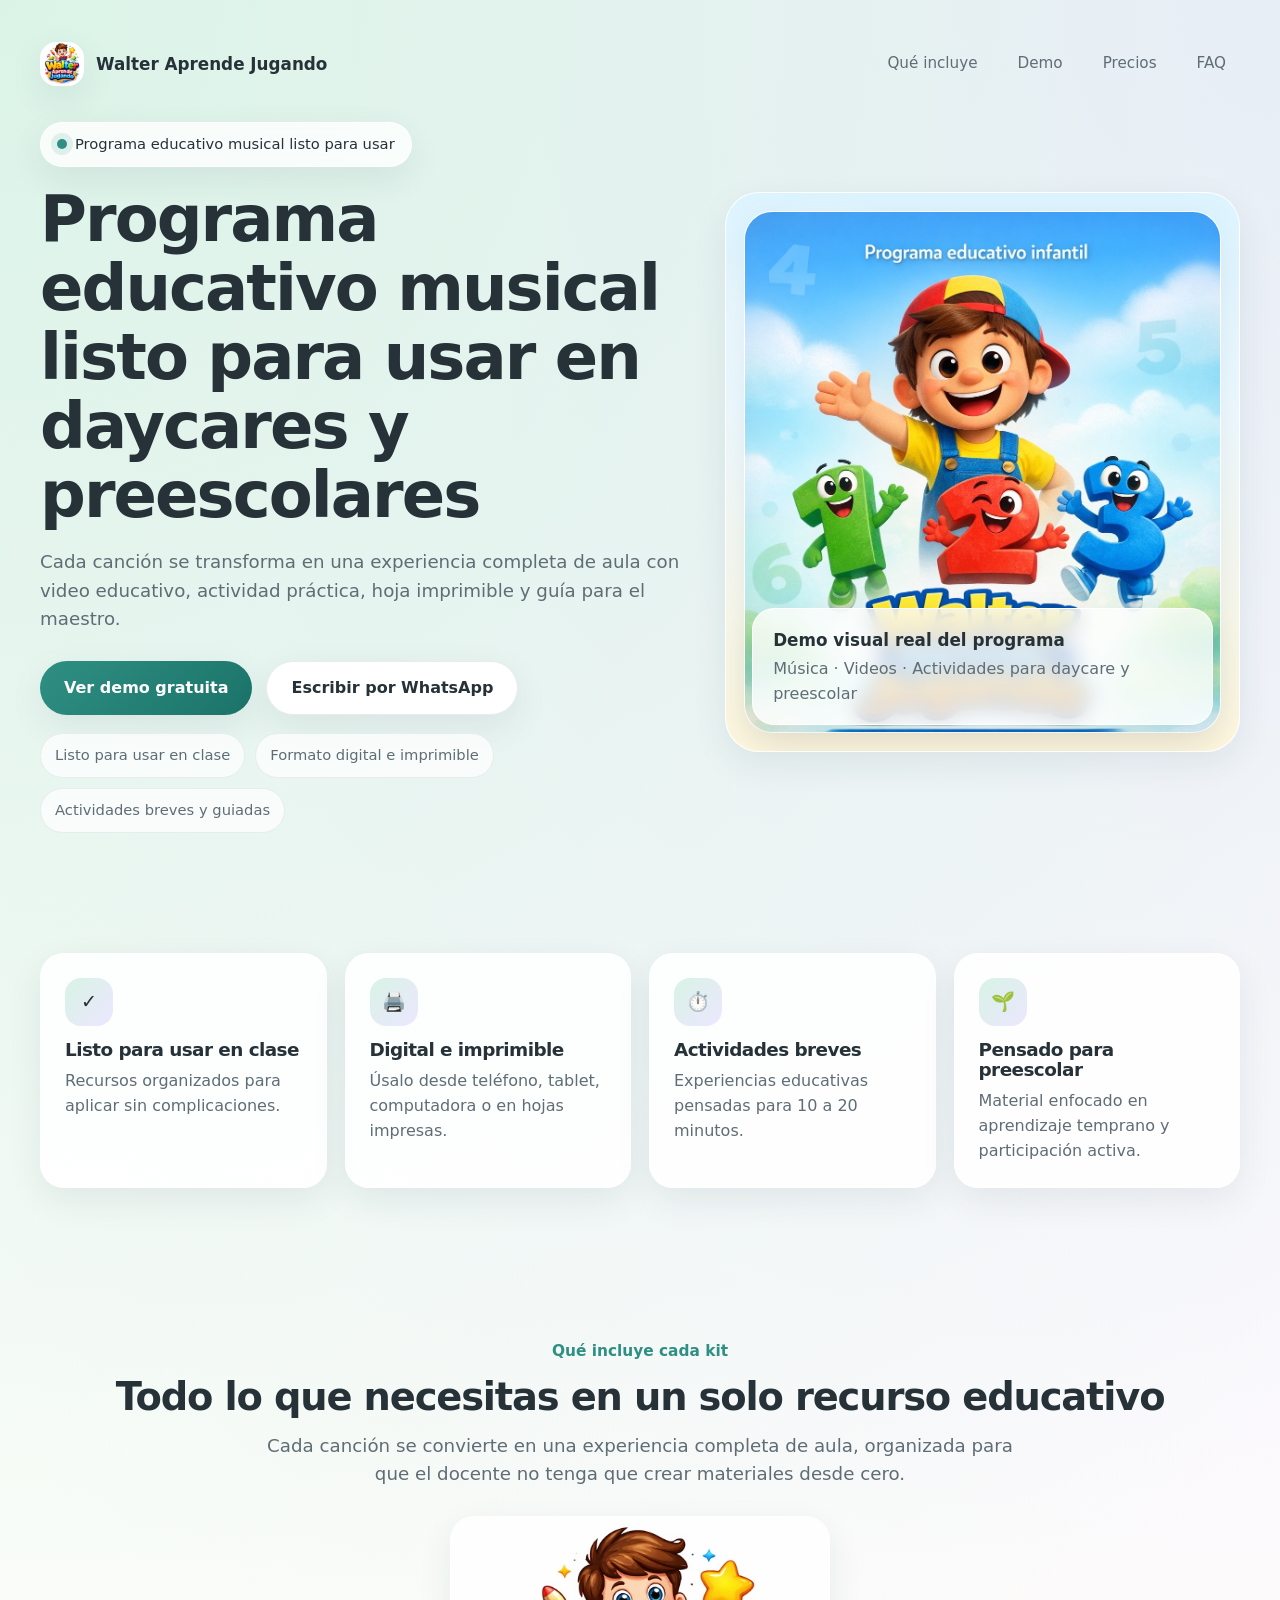
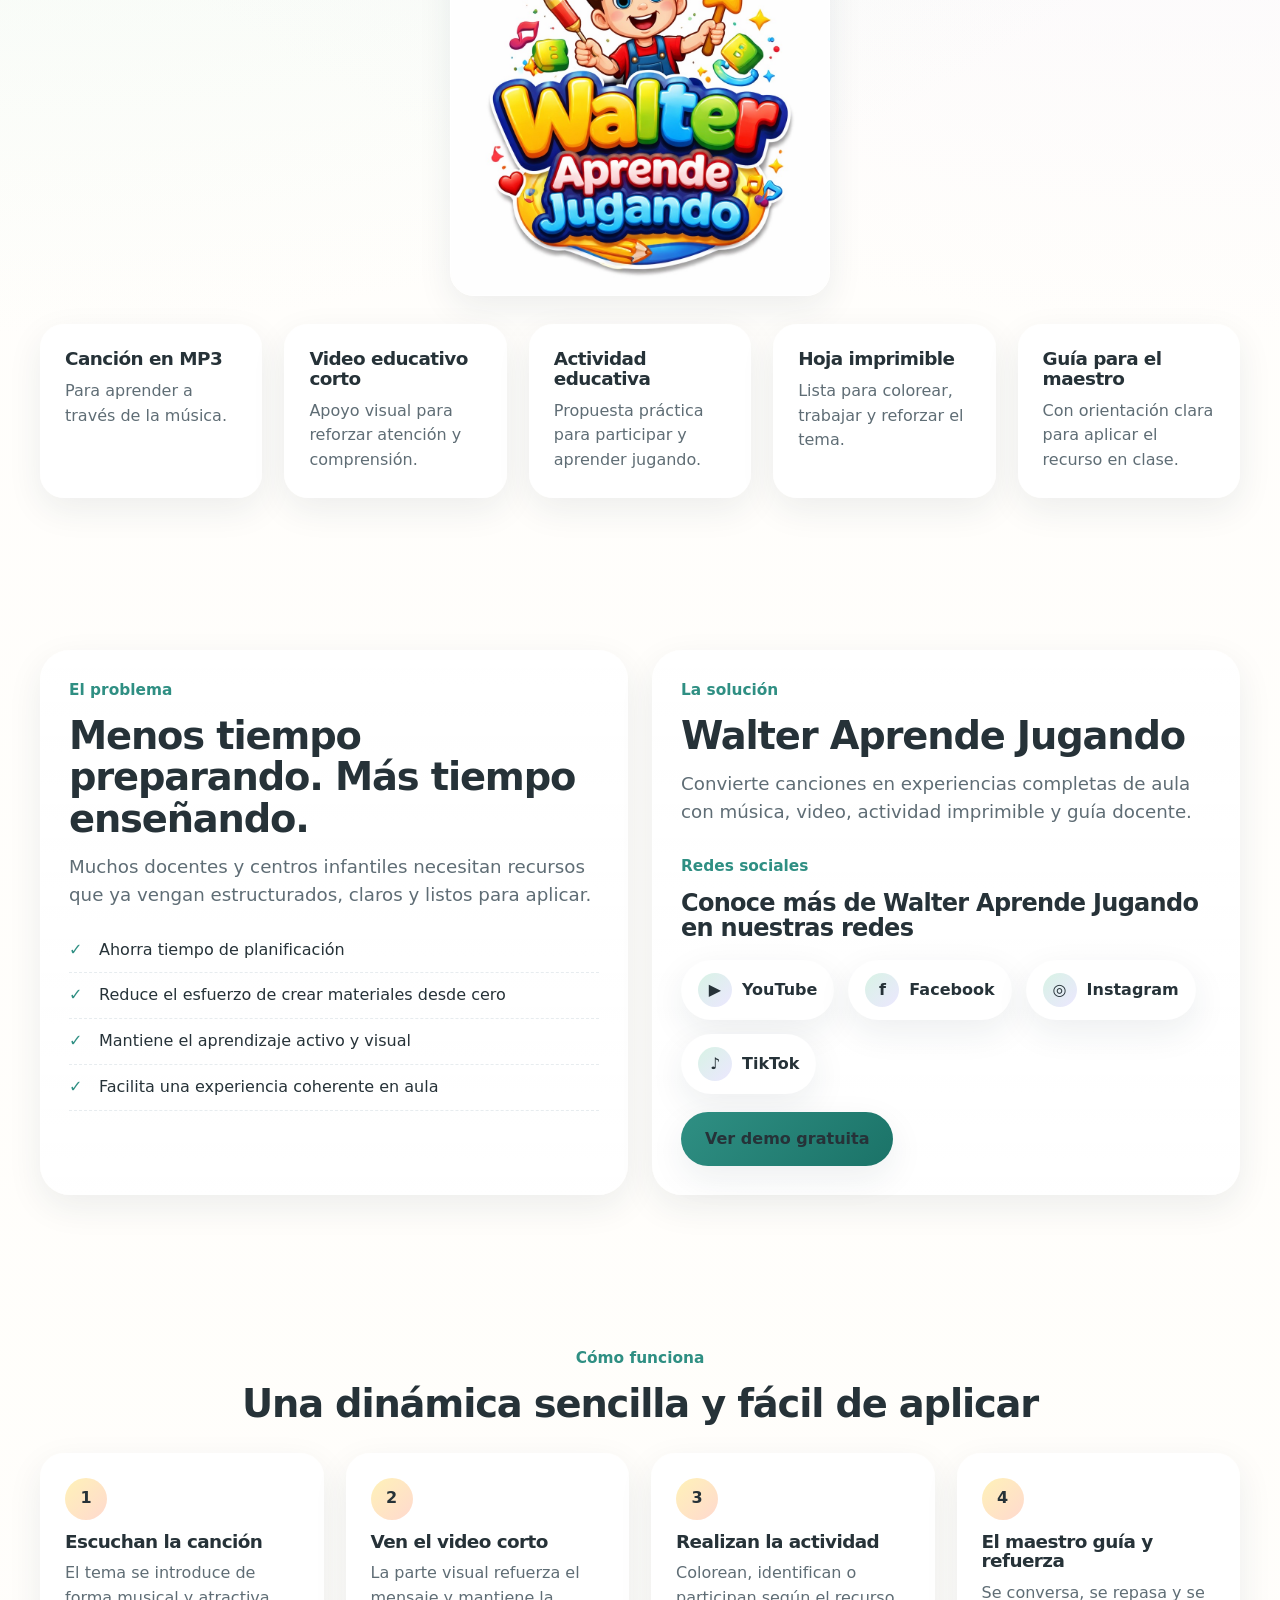
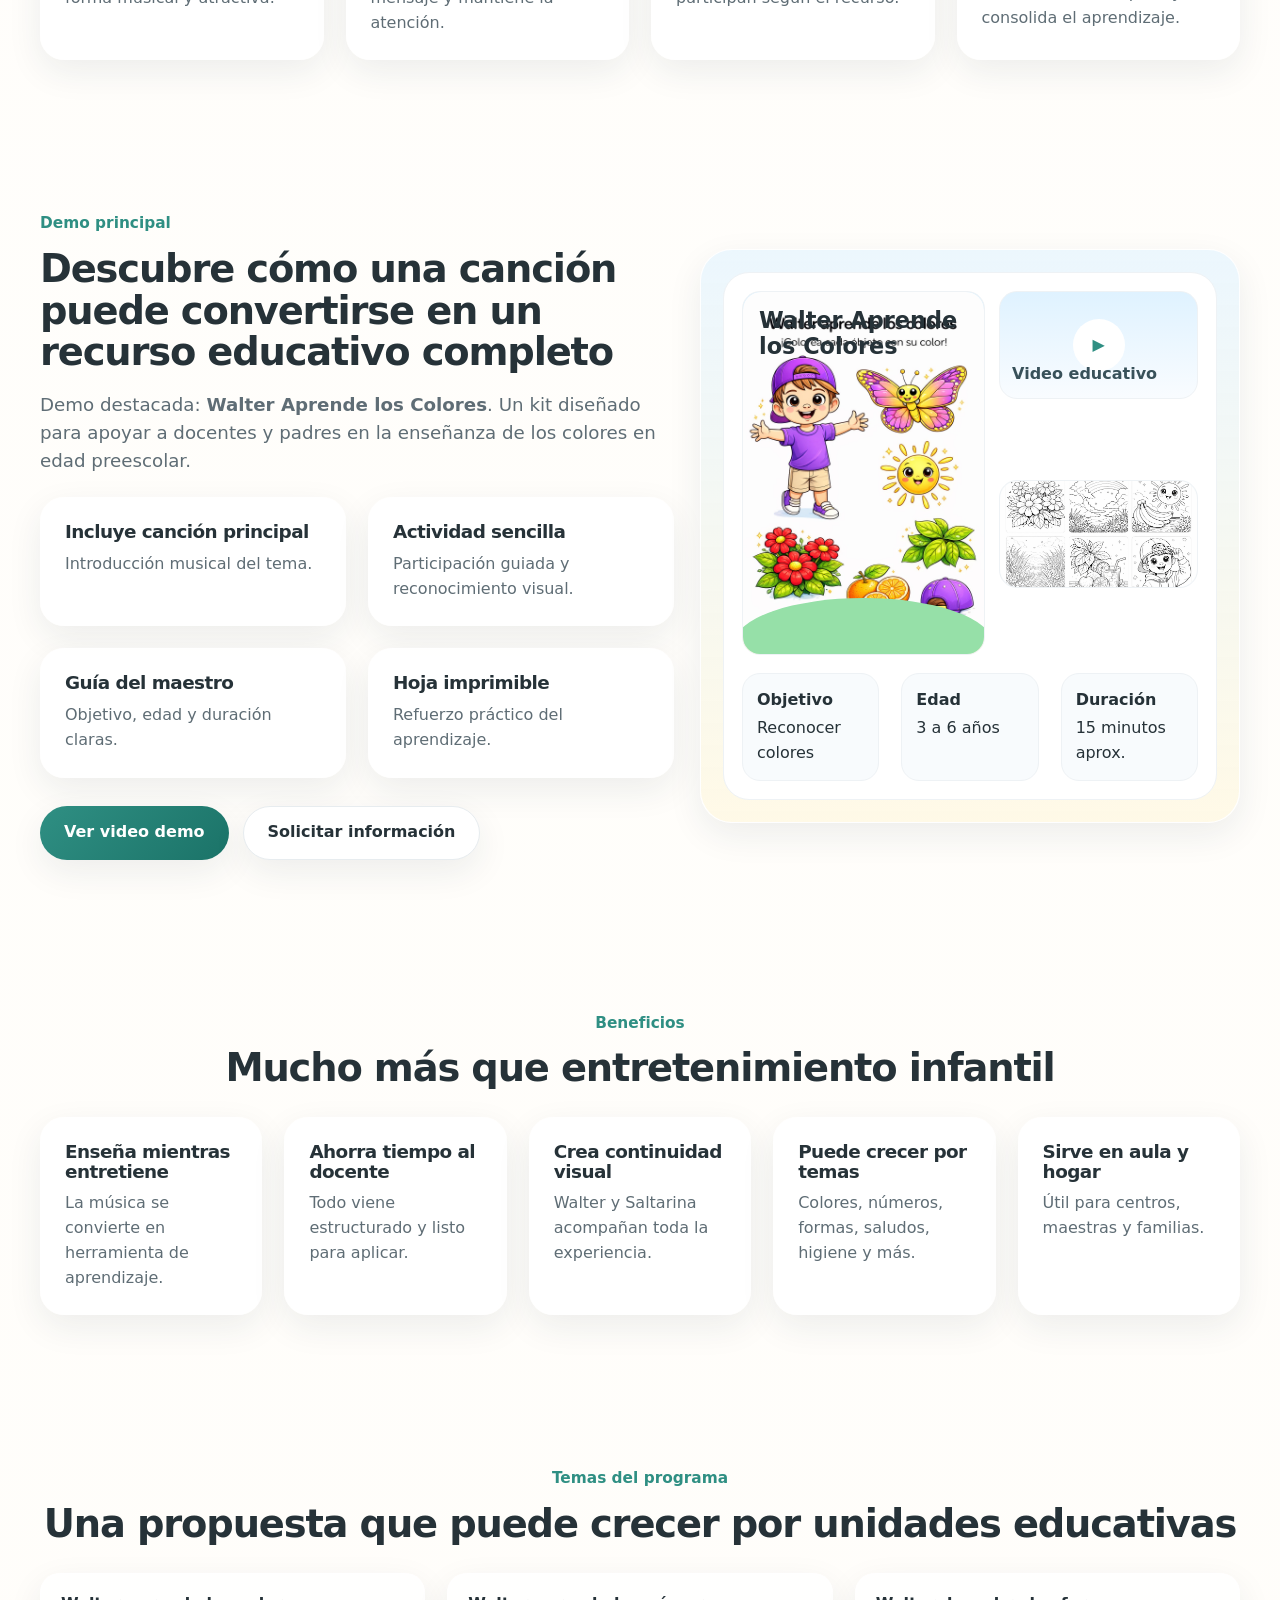
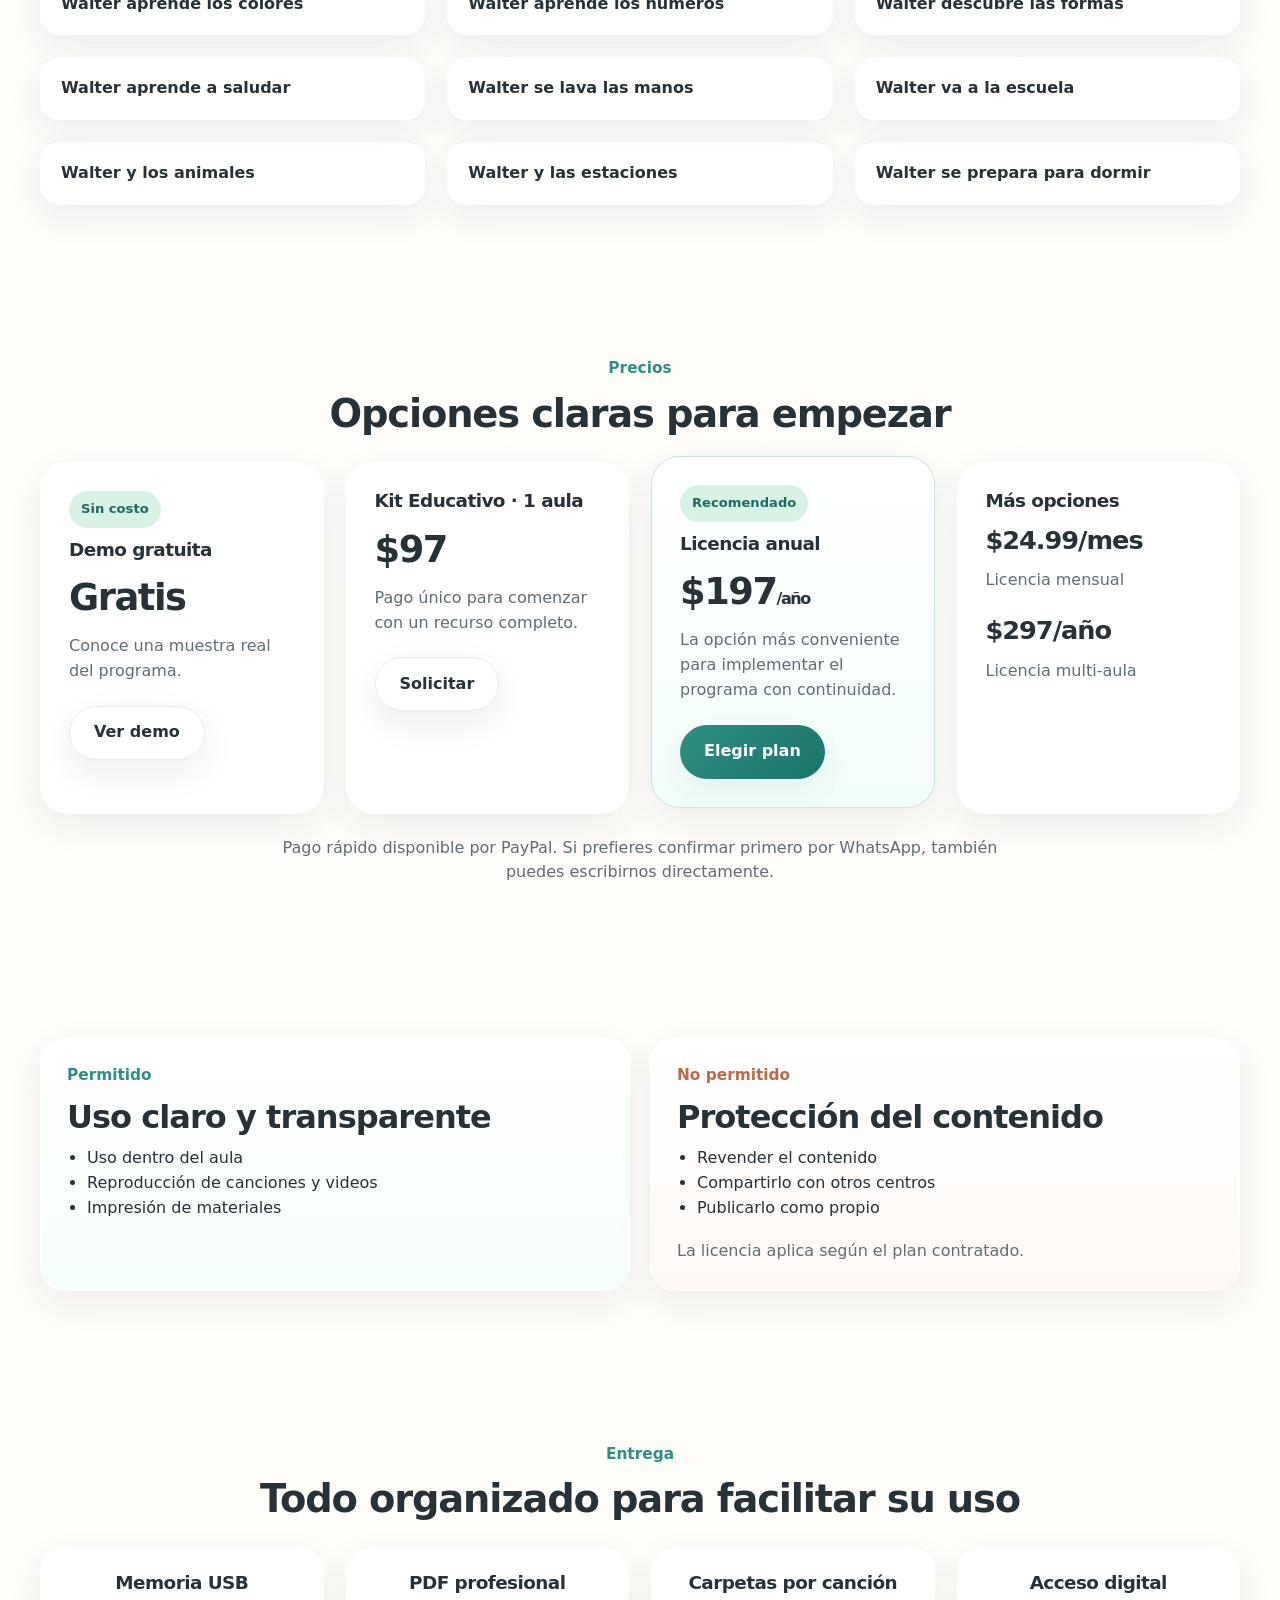
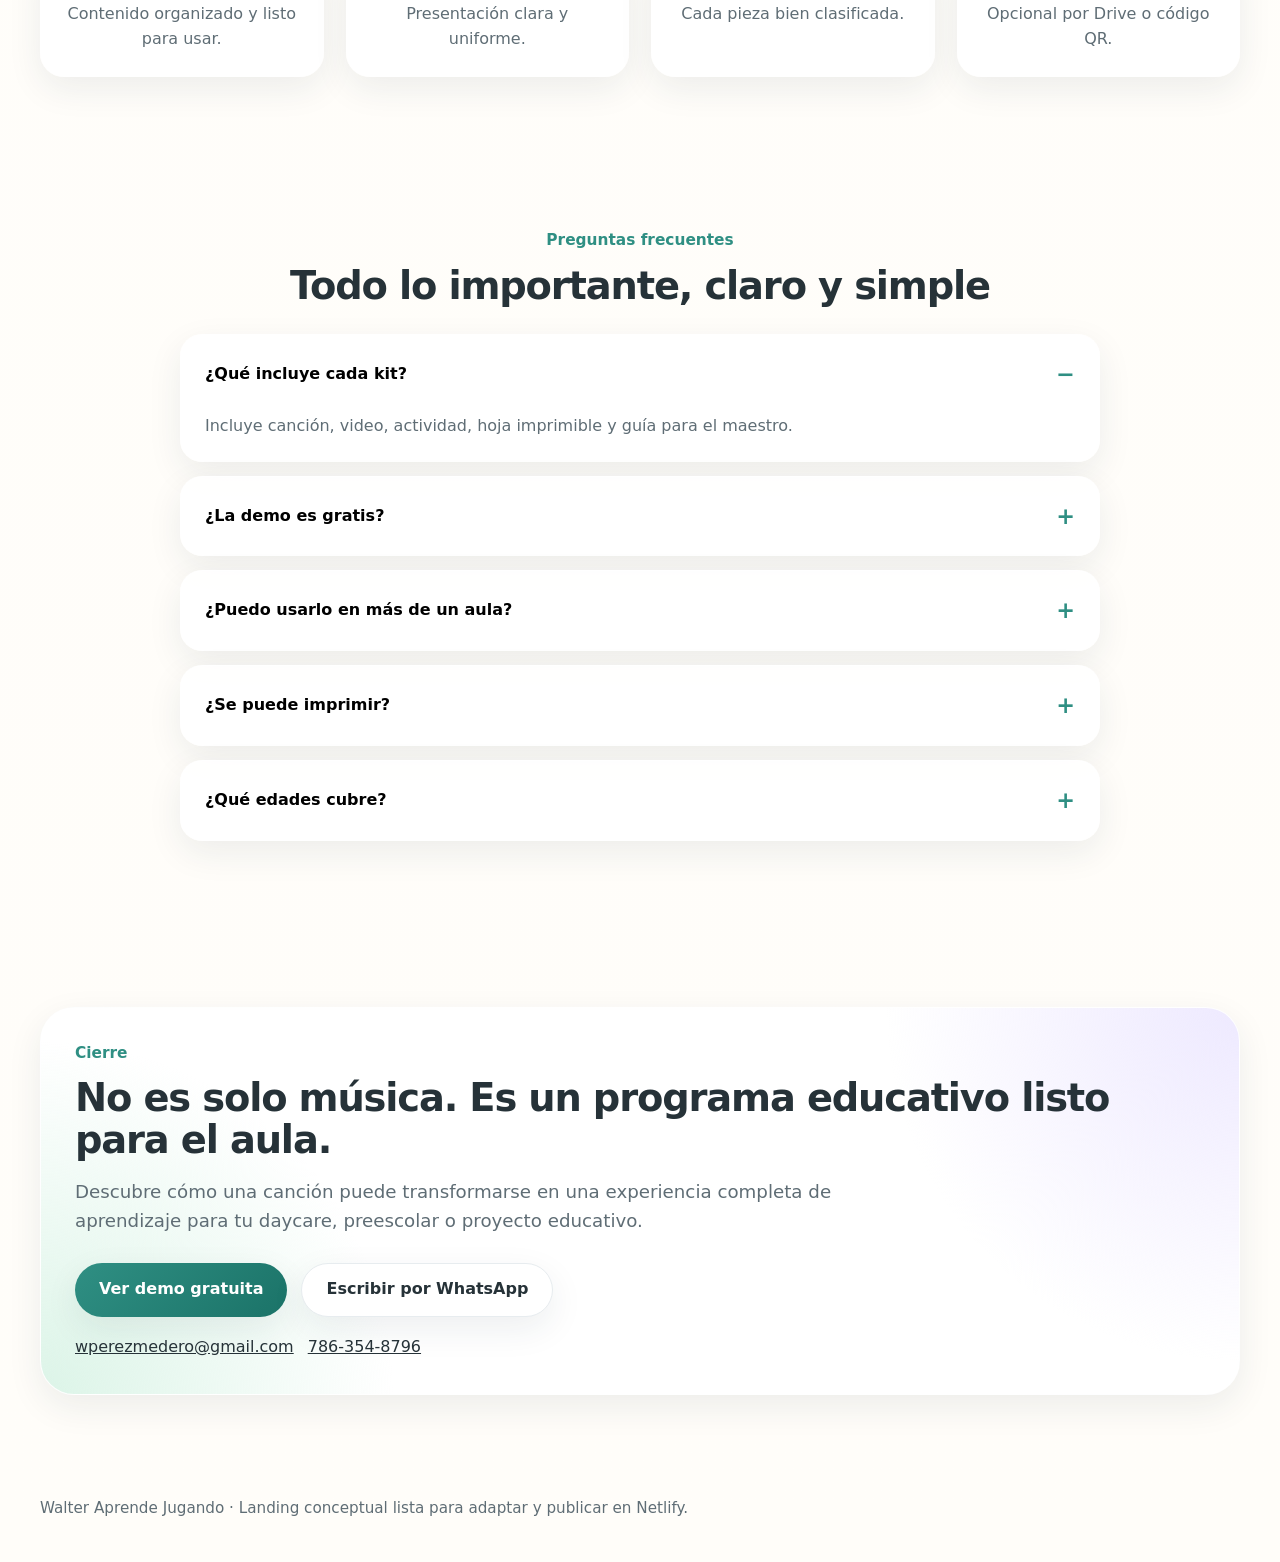
==== en.html @ 603fcbb7 "Create en.html" ====
<!DOCTYPE html>
<html lang="es">
<head>
  <meta charset="UTF-8" />
  <meta name="viewport" content="width=device-width, initial-scale=1.0" />
  <title>Walter Aprende Jugando</title>
  <meta name="description" content="Programa educativo musical listo para usar en daycares y preescolares." />
  <style>
    :root{
      --bg:#fffdf9;
      --bg-soft:#f7fbf8;
      --card:#ffffff;
      --text:#263238;
      --muted:#5f6d75;
      --mint:#d8f3e5;
      --lav:#ece7ff;
      --butter:#fff2b8;
      --coral:#ffd9cf;
      --sky:#dff2ff;
      --line:#e7ecef;
      --accent:#2f8f83;
      --accent-2:#7059d9;
      --shadow:0 12px 35px rgba(31, 54, 61, .08);
      --radius:28px;
      --radius-sm:18px;
      --max:1200px;
    }
    *{box-sizing:border-box}
    html{scroll-behavior:smooth}
    body{
      margin:0;
      font-family: Inter, ui-sans-serif, system-ui, -apple-system, Segoe UI, Roboto, Arial, sans-serif;
      color:var(--text);
      background:
        radial-gradient(circle at top left, rgba(216,243,229,.9), transparent 24%),
        radial-gradient(circle at top right, rgba(236,231,255,.8), transparent 24%),
        linear-gradient(180deg, #fffefc 0%, #fffdf9 100%);
      line-height:1.55;
    }
    h1,h2,h3{margin:0 0 .6rem; line-height:1.08; letter-spacing:-.03em}
    h1{font-size:clamp(2.3rem,5vw,4.6rem)}
    h2{font-size:clamp(1.7rem,3vw,2.8rem)}
    h3{font-size:1.15rem}
    p{margin:.2rem 0 0}
    .container{width:min(calc(100% - 32px), var(--max)); margin:0 auto}
    .section{padding:76px 0}
    .pill{
      display:inline-flex; align-items:center; gap:8px;
      padding:10px 16px; border-radius:999px; font-size:.92rem;
      background:rgba(255,255,255,.78); border:1px solid rgba(255,255,255,.9);
      box-shadow:var(--shadow); backdrop-filter: blur(8px);
    }
    .pill::before{
      content:""; width:10px; height:10px; border-radius:999px; background:var(--accent);
      box-shadow:0 0 0 6px rgba(47,143,131,.12);
    }
    .sub{
      color:var(--muted); font-size:clamp(1rem,1.7vw,1.14rem); max-width:760px
    }
    .grid{display:grid; gap:22px}
    .hero{
      padding:26px 0 44px;
      position:relative;
      overflow:hidden;
    }
    nav{
      display:flex; align-items:center; justify-content:space-between;
      gap:16px; padding:16px 0 8px;
    }
    .brand{
      display:flex; align-items:center; gap:12px; font-weight:800; font-size:1.05rem;
    }
    .brand-mark{
      width:44px; height:44px; border-radius:16px;
      background:linear-gradient(135deg,var(--mint),var(--lav));
      display:grid; place-items:center; box-shadow:var(--shadow); font-size:1.3rem;
    }
    .nav-links{
      display:flex; gap:12px; flex-wrap:wrap;
    }
    .nav-links a{
      text-decoration:none; color:var(--muted); font-size:.95rem; padding:10px 14px; border-radius:999px;
    }
    .nav-links a:hover{background:#fff; box-shadow:var(--shadow); color:var(--text)}
    .hero-wrap{
      display:grid; grid-template-columns:1.12fr .88fr; gap:30px; align-items:center; padding-top:28px;
    }
    .hero-copy .actions{display:flex; gap:14px; flex-wrap:wrap; margin:28px 0 18px}
    .btn{
      appearance:none; border:none; cursor:pointer; text-decoration:none; font-weight:700;
      display:inline-flex; align-items:center; justify-content:center; gap:10px;
      min-height:54px; padding:0 24px; border-radius:999px; transition:.18s transform,.18s box-shadow,.18s background;
      box-shadow:var(--shadow);
    }
    .btn:hover{transform:translateY(-1px)}
    .btn-primary{background:linear-gradient(135deg, var(--accent), #1b7368); color:#fff}
    .btn-secondary{background:#fff; color:var(--text); border:1px solid var(--line)}
    .micro{
      display:flex; flex-wrap:wrap; gap:10px; color:var(--muted); font-size:.92rem;
    }
    .micro span{
      padding:10px 14px; border:1px solid var(--line); background:rgba(255,255,255,.72);
      border-radius:999px;
    }
    .hero-visual{
      position:relative;
      min-height:570px;
    }
    .glass{
      background:rgba(255,255,255,.82);
      border:1px solid rgba(255,255,255,.95);
      backdrop-filter: blur(10px);
      box-shadow:var(--shadow);
    }
    .illustration{
      position:absolute; inset:0 auto auto 0; right:0;
      height:560px; border-radius:34px; overflow:hidden;
      background:
        radial-gradient(circle at 20% 22%, rgba(255,255,255,.95), transparent 20%),
        linear-gradient(180deg, #dcf4ff 0%, #eef9ff 38%, #fff7de 100%);
      border:1px solid rgba(255,255,255,.9);
      box-shadow:var(--shadow);
    }
    .sun{position:absolute; top:42px; right:44px; width:84px; height:84px; border-radius:50%; background:#ffe690; box-shadow:0 0 0 18px rgba(255,230,144,.18)}
    .cloud{position:absolute; background:white; border-radius:999px; opacity:.95}
    .cloud.c1{top:56px; left:56px; width:110px; height:34px}
    .cloud.c2{top:106px; left:156px; width:90px; height:28px}
    .ground{
      position:absolute; left:-5%; right:-5%; bottom:-18px; height:200px; border-radius:50%;
      background:linear-gradient(180deg, #bcf1cb 0%, #89d9a0 100%);
    }
    .char{
      position:absolute; bottom:92px; left:64px; width:230px; height:300px;
    }
    .head{
      position:absolute; top:0; left:46px; width:122px; height:122px; border-radius:50%;
      background:#ffd6b8; z-index:3;
    }
    .hair{
      position:absolute; top:-2px; left:34px; width:150px; height:88px; border-radius:60px 60px 38px 38px;
      background:#8b5a3c; z-index:4;
    }
    .eye{position:absolute; top:50px; width:18px; height:18px; border-radius:50%; background:#3d2a21; z-index:5}
    .eye.e1{left:78px}.eye.e2{left:122px}
    .smile{
      position:absolute; top:82px; left:86px; width:40px; height:18px; border-bottom:4px solid #cc7a74; border-radius:0 0 40px 40px; z-index:5;
    }
    .body{
      position:absolute; top:104px; left:26px; width:176px; height:150px; border-radius:34px;
      background:linear-gradient(180deg, #7ad0ff 0%, #48a9eb 100%);
      z-index:2;
    }
    .arm{position:absolute; top:132px; width:30px; height:110px; border-radius:30px; background:#ffd6b8; z-index:1}
    .arm.a1{left:14px; transform:rotate(16deg)}
    .arm.a2{left:186px; transform:rotate(-16deg)}
    .leg{position:absolute; top:236px; width:38px; height:92px; border-radius:28px; background:#557bdb; z-index:1}
    .leg.l1{left:74px}.leg.l2{left:122px}
    .shoe{position:absolute; top:310px; width:62px; height:22px; border-radius:18px; background:#6f4335}
    .shoe.s1{left:56px}.shoe.s2{left:118px}
    .butterfly{
      position:absolute; left:270px; top:120px; width:120px; height:90px;
      animation: floaty 4.2s ease-in-out infinite;
    }
    .wing{
      position:absolute; width:56px; height:68px; border-radius:58% 42% 58% 42%;
      background:linear-gradient(180deg, #ffb85e 0%, #f28f42 100%);
      border:3px solid #3b2f2f;
      box-shadow:0 0 18px rgba(255,184,94,.25);
    }
    .wing.w1{left:0; top:6px; transform:rotate(-18deg)}
    .wing.w2{left:52px; top:6px; transform:scaleX(-1) rotate(-18deg)}
    .wing.w3{left:8px; top:32px; width:48px; height:56px; transform:rotate(8deg)}
    .wing.w4{left:64px; top:32px; width:48px; height:56px; transform:scaleX(-1) rotate(8deg)}
    .body-b{
      position:absolute; left:55px; top:16px; width:10px; height:62px; background:#222; border-radius:10px
    }
    .spark{
      position:absolute; inset:auto; width:12px; height:12px; background:#fff7be; border-radius:999px; opacity:.85;
      box-shadow:0 0 0 8px rgba(255,247,190,.18);
      animation: twinkle 2.2s ease-in-out infinite;
    }
    .s1{left:312px; top:106px}.s2{left:360px; top:170px; animation-delay:.6s}.s3{left:265px; top:196px; animation-delay:1.2s}
    .mockup{
      position:absolute; right:18px; bottom:54px; width:min(48%, 300px); padding:16px; border-radius:26px;
      transform:rotate(3deg);
    }
    .screen{
      background:linear-gradient(180deg,#f7fbff 0%, #eef8ff 100%); border-radius:22px; overflow:hidden; border:1px solid #eef2f5;
    }
    .screen-top{
      display:flex; gap:8px; padding:12px 14px;
      border-bottom:1px solid #eef2f5;
    }
    .dot{width:10px; height:10px; border-radius:999px; background:#ffcabd}
    .dot:nth-child(2){background:#ffe58f}.dot:nth-child(3){background:#b8f0c4}
    .screen-body{padding:16px}
    .mini-hero{
      height:118px; border-radius:18px; background:linear-gradient(180deg,#dff2ff 0%,#fff4d1 100%); position:relative; overflow:hidden
    }
    .mini-hero::before{
      content:""; position:absolute; left:10px; bottom:8px; width:88px; height:44px; border-radius:44px; background:#9ce0ad;
    }
    .mini-hero::after{
      content:""; position:absolute; right:16px; top:16px; width:42px; height:42px; border-radius:50%; background:#ffe38a;
    }
    .line{height:12px; border-radius:999px; background:#e9eef4; margin-top:12px}
    .line.short{width:62%}
    .paper{
      position:absolute; left:28px; bottom:18px; width:150px; padding:14px; border-radius:22px; transform:rotate(-8deg);
    }
    .paper-sheet{
      background:#fff; border-radius:18px; padding:14px; min-height:160px; border:1px solid #eef2f5;
    }
    .swatches{display:grid; grid-template-columns:repeat(2,1fr); gap:8px; margin-top:12px}
    .sw{height:34px; border-radius:12px}
    .sw:nth-child(1){background:#ffd77f}.sw:nth-child(2){background:#bfe7ff}.sw:nth-child(3){background:#c8f0cb}.sw:nth-child(4){background:#ffd2c3}
    .trust{
      display:grid; grid-template-columns:repeat(4,1fr); gap:18px;
    }
    .trust .item,.card,.price,.faq-item,.highlight{
      background:rgba(255,255,255,.88); border:1px solid rgba(255,255,255,.95); box-shadow:var(--shadow);
    }
    .trust .item{
      padding:24px; border-radius:24px;
    }
    .item .icon{
      width:48px; height:48px; border-radius:16px; display:grid; place-items:center; margin-bottom:14px;
      background:linear-gradient(135deg,var(--mint),var(--lav));
      font-size:1.2rem;
    }
    .cards-5{grid-template-columns:repeat(5,1fr)}
    .card{
      border-radius:24px; padding:24px;
    }
    .card p,.item p,.price p,.faq-content{color:var(--muted)}
    .split{
      display:grid; grid-template-columns:1fr 1fr; gap:24px;
    }
    .highlight{
      border-radius:30px; padding:28px;
      background:linear-gradient(180deg, rgba(255,255,255,.88), rgba(255,255,255,.94));
    }
    .problem-list{margin:18px 0 0; padding:0; list-style:none}
    .problem-list li{
      padding:10px 0 10px 30px; position:relative; border-bottom:1px dashed var(--line)
    }
    .problem-list li::before{
      content:"✓"; position:absolute; left:0; top:10px; color:var(--accent); font-weight:800
    }
    .steps{grid-template-columns:repeat(4,1fr)}
    .step-num{
      width:42px; height:42px; border-radius:999px; display:grid; place-items:center; font-weight:800;
      background:linear-gradient(135deg, var(--butter), var(--coral)); margin-bottom:12px
    }
    .demo{
      display:grid; grid-template-columns:1.08fr .92fr; gap:26px; align-items:center;
    }
    .demo-panel{
      border-radius:32px; padding:22px;
      background:linear-gradient(180deg, rgba(223,242,255,.6), rgba(255,247,222,.7));
      border:1px solid rgba(255,255,255,.95); box-shadow:var(--shadow);
    }
    .demo-preview{
      background:#fff; border-radius:26px; padding:18px; border:1px solid #eef2f5;
    }
    .preview-grid{display:grid; grid-template-columns:1.1fr .9fr; gap:14px}
    .tile{
      border-radius:18px; padding:14px; background:#f8fbfd; border:1px solid #eef2f5;
    }
    .cover{
      min-height:230px; background:linear-gradient(180deg,#def2ff 0%,#fff1c6 100%); position:relative; overflow:hidden
    }
    .cover::before{
      content:"Walter Aprende\A los Colores"; white-space:pre; font-weight:800; font-size:1.4rem; line-height:1.15;
      position:absolute; left:16px; top:16px;
    }
    .cover::after{
      content:""; position:absolute; left:-8px; right:-8px; bottom:-34px; height:90px; border-radius:50%; background:#96e0a8;
    }
    .video-mini{height:108px; background:linear-gradient(180deg,#dff2ff,#f9fcff)}
    .video-mini::before{
      content:"▶"; width:52px; height:52px; border-radius:999px; background:#fff; display:grid; place-items:center;
      color:var(--accent); font-weight:900; position:absolute;
    }
    .tile.video-mini{position:relative; display:grid; place-items:center}
    .tile.video-mini::after{
      content:"Video educativo"; position:absolute; bottom:12px; left:12px; font-weight:700; color:#38515a
    }
    .print-mini{height:108px}
    .print-mini .line{margin-top:8px}
    .benefits{grid-template-columns:repeat(5,1fr)}
    .topics{grid-template-columns:repeat(3,1fr)}
    .topic{
      padding:18px 20px; border-radius:20px; background:rgba(255,255,255,.82); border:1px solid rgba(255,255,255,.95); box-shadow:var(--shadow);
      font-weight:600;
    }
    .pricing{grid-template-columns:repeat(4,1fr)}
    .price{
      border-radius:28px; padding:28px; position:relative; overflow:hidden;
    }
    .price.featured{
      background:linear-gradient(180deg,#ffffff 0%, #f3fffb 100%);
      border:1px solid rgba(47,143,131,.22);
      transform:translateY(-6px);
    }
    .badge{
      display:inline-block; padding:8px 12px; border-radius:999px; background:var(--mint); color:#1f6b63; font-weight:700; font-size:.82rem; margin-bottom:12px
    }
    .amount{font-size:2.3rem; font-weight:900; letter-spacing:-.04em; margin:.5rem 0}
    .price ul{padding-left:18px; color:var(--muted)}
    .license{
      display:grid; grid-template-columns:1fr 1fr; gap:20px;
    }
    .col-card{
      border-radius:26px; padding:26px; background:#fff; border:1px solid rgba(255,255,255,.95); box-shadow:var(--shadow);
    }
    .col-card.allowed{background:linear-gradient(180deg,#ffffff 0%,#f6fff9 100%)}
    .col-card.blocked{background:linear-gradient(180deg,#ffffff 0%,#fff9f6 100%)}
    .col-card ul{margin:12px 0 0; padding-left:20px}
    .faq{max-width:920px; margin:0 auto}
    .faq-item{
      border-radius:22px; overflow:hidden; margin-bottom:14px;
    }
    .faq-btn{
      width:100%; background:none; border:none; text-align:left; padding:22px 24px; font:inherit; font-weight:800; cursor:pointer;
      display:flex; justify-content:space-between; gap:16px; align-items:center;
    }
    .faq-btn span:last-child{font-size:1.4rem; color:var(--accent)}
    .faq-content{
      padding:0 24px 22px; display:none;
    }
    .faq-item.open .faq-content{display:block}
    .cta-band{
      border-radius:34px; padding:34px; background:
        radial-gradient(circle at top right, rgba(236,231,255,.9), transparent 28%),
        radial-gradient(circle at bottom left, rgba(216,243,229,.9), transparent 28%),
        #fff;
      border:1px solid rgba(255,255,255,.95); box-shadow:var(--shadow);
    }
    footer{
      padding:26px 0 42px; color:var(--muted); font-size:.95rem
    }
    .muted{color:var(--muted)}
    .kicker{font-size:.96rem; font-weight:800; color:var(--accent); margin-bottom:12px}
    .center{text-align:center}
    .mt-12{margin-top:12px}.mt-18{margin-top:18px}.mt-22{margin-top:22px}.mt-28{margin-top:28px}
    .contact-links{display:flex; gap:14px; flex-wrap:wrap; margin-top:18px}
    .contact-links a{color:inherit}
    @keyframes floaty{50%{transform:translateY(-10px)}}
    @keyframes twinkle{50%{transform:scale(1.2); opacity:1}}
    @media (max-width: 1100px){
      .cards-5,.benefits,.pricing{grid-template-columns:repeat(2,1fr)}
      .topics{grid-template-columns:repeat(2,1fr)}
      .trust{grid-template-columns:repeat(2,1fr)}
      .steps{grid-template-columns:repeat(2,1fr)}
      .hero-wrap,.demo,.split,.license{grid-template-columns:1fr}
      .hero-visual{min-height:580px}
      .mockup{width:min(50%,300px)}
    }
    @media (max-width: 760px){
      .nav-links{display:none}
      .hero{padding-top:8px}
      .hero-copy .actions{flex-direction:column}
      .btn{width:100%}
      .trust,.cards-5,.steps,.benefits,.topics,.pricing{grid-template-columns:1fr}
      .hero-visual{min-height:520px}
      .illustration{height:505px}
      .char{left:32px; transform:scale(.85); transform-origin:left bottom}
      .butterfly{left:200px; top:110px; transform:scale(.8)}
      .mockup{right:10px; width:48%}
      .paper{left:10px}
      .preview-grid{grid-template-columns:1fr}
      .cta-band{padding:28px 22px}
    }
  
    .hero-poster{
      position:absolute; inset:18px 18px 18px 18px; border-radius:28px; overflow:hidden;
      border:1px solid rgba(255,255,255,.95); box-shadow:var(--shadow); background:#fff;
    }
    .hero-poster img{width:100%; height:100%; object-fit:cover; object-position:center top; display:block}
    .hero-overlay{
      position:absolute; inset:auto 26px 26px 26px; padding:18px 20px; border-radius:22px;
      background:rgba(255,255,255,.78); backdrop-filter: blur(10px); box-shadow:var(--shadow);
      border:1px solid rgba(255,255,255,.95);
    }
    .hero-overlay strong{display:block; font-size:1.05rem; margin-bottom:4px}
    .real-logo{
      width:min(100%, 380px); margin:0 auto 22px; display:block; border-radius:24px;
      box-shadow:var(--shadow); border:1px solid rgba(255,255,255,.95);
    }
    .demo-real,.print-real{width:100%; height:100%; object-fit:cover; display:block; border-radius:18px}
    .print-wrap{overflow:hidden; padding:0}

  
    .socials{
      display:flex; gap:14px; flex-wrap:wrap; align-items:center; margin-top:18px;
    }
    .social-link{
      display:inline-flex; align-items:center; gap:10px; padding:12px 16px; border-radius:999px;
      text-decoration:none; color:var(--text); background:#fff; border:1px solid rgba(255,255,255,.95);
      box-shadow:var(--shadow); font-weight:700;
    }
    .social-ico{
      width:34px; height:34px; border-radius:999px; display:grid; place-items:center; font-size:1rem;
      background:linear-gradient(135deg,var(--mint),var(--lav));
    }

  </style>
</head>
<body>
  <header class="hero">
    <div class="container">
      <nav>
        <div class="brand">
          <div class="brand-mark" style="padding:0; overflow:hidden;"><img src="[data-uri]" alt="Walter Aprende Jugando" style="width:100%; height:100%; object-fit:cover;"></div>
          <div>Walter Aprende Jugando</div>
        </div>
        <div class="nav-links">
          <a href="#incluye">Qué incluye</a>
          <a href="#demo">Demo</a>
          <a href="#precios">Precios</a>
          <a href="#faq">FAQ</a>
        </div>
      </nav>

      <div class="hero-wrap">
        <div class="hero-copy">
          <div class="pill">Programa educativo musical listo para usar</div>
          <h1 class="mt-18">Programa educativo musical listo para usar en daycares y preescolares</h1>
          <p class="sub mt-18">Cada canción se transforma en una experiencia completa de aula con video educativo, actividad práctica, hoja imprimible y guía para el maestro.</p>

          <div class="actions">
            <a class="btn btn-primary" href="https://youtu.be/6ss-is0Ywio" target="_blank" rel="noopener">Ver demo gratuita</a>
            <a class="btn btn-secondary" href="https://wa.me/17863548796?text=Hola%2C%20vi%20la%20demo%20de%20Walter%20Aprende%20Jugando%20y%20me%20interesa%20recibir%20informaci%C3%B3n%20sobre%20precios%2C%20licencias%20y%20c%C3%B3mo%20adquirir%20el%20programa%20para%20mi%20daycare%20o%20preescolar." target="_blank" rel="noopener">Escribir por WhatsApp</a>
          </div>

          <div class="micro">
            <span>Listo para usar en clase</span>
            <span>Formato digital e imprimible</span>
            <span>Actividades breves y guiadas</span>
          </div>
        </div>

        <div class="hero-visual">
          <div class="illustration glass">
            <div class="hero-poster">
              <img src="[data-uri]" alt="Programa educativo infantil Walter Aprende Jugando">
            </div>
            <div class="hero-overlay">
              <strong>Demo visual real del programa</strong>
              <span class="muted">Música · Videos · Actividades para daycare y preescolar</span>
            </div>
          </div></div>
        </div>
      </div>
    </div>
  </header>

  <main>
    <section class="section">
      <div class="container trust">
        <div class="item">
          <div class="icon">✓</div>
          <h3>Listo para usar en clase</h3>
          <p>Recursos organizados para aplicar sin complicaciones.</p>
        </div>
        <div class="item">
          <div class="icon">🖨️</div>
          <h3>Digital e imprimible</h3>
          <p>Úsalo desde teléfono, tablet, computadora o en hojas impresas.</p>
        </div>
        <div class="item">
          <div class="icon">⏱️</div>
          <h3>Actividades breves</h3>
          <p>Experiencias educativas pensadas para 10 a 20 minutos.</p>
        </div>
        <div class="item">
          <div class="icon">🌱</div>
          <h3>Pensado para preescolar</h3>
          <p>Material enfocado en aprendizaje temprano y participación activa.</p>
        </div>
      </div>
    </section>

    <section class="section" id="incluye">
      <div class="container">
        <div class="center">
          <div class="kicker">Qué incluye cada kit</div>
          <h2>Todo lo que necesitas en un solo recurso educativo</h2>
          <p class="sub" style="margin:14px auto 0;">Cada canción se convierte en una experiencia completa de aula, organizada para que el docente no tenga que crear materiales desde cero.</p>
        </div>

        
        <div class="center mt-28">
          <img class="real-logo" src="[data-uri]" alt="Logo Walter Aprende Jugando">
        </div>
<div class="grid cards-5 mt-28">
          <div class="card"><h3>Canción en MP3</h3><p>Para aprender a través de la música.</p></div>
          <div class="card"><h3>Video educativo corto</h3><p>Apoyo visual para reforzar atención y comprensión.</p></div>
          <div class="card"><h3>Actividad educativa</h3><p>Propuesta práctica para participar y aprender jugando.</p></div>
          <div class="card"><h3>Hoja imprimible</h3><p>Lista para colorear, trabajar y reforzar el tema.</p></div>
          <div class="card"><h3>Guía para el maestro</h3><p>Con orientación clara para aplicar el recurso en clase.</p></div>
        </div>
      </div>
    </section>

    <section class="section">
      <div class="container split">
        <div class="highlight">
          <div class="kicker">El problema</div>
          <h2>Menos tiempo preparando. Más tiempo enseñando.</h2>
          <p class="sub" style="max-width:100%; margin-top:14px;">Muchos docentes y centros infantiles necesitan recursos que ya vengan estructurados, claros y listos para aplicar.</p>
          <ul class="problem-list">
            <li>Ahorra tiempo de planificación</li>
            <li>Reduce el esfuerzo de crear materiales desde cero</li>
            <li>Mantiene el aprendizaje activo y visual</li>
            <li>Facilita una experiencia coherente en aula</li>
          </ul>
        </div>

        <div class="highlight">
          <div class="kicker">La solución</div>
          <h2>Walter Aprende Jugando</h2>
          <p class="sub" style="max-width:100%; margin-top:14px;">Convierte canciones en experiencias completas de aula con música, video, actividad imprimible y guía docente.</p>
          
          <div class="mt-28">
            <div class="kicker">Redes sociales</div>
            <h3 style="font-size:1.5rem; margin-bottom:8px;">Conoce más de Walter Aprende Jugando en nuestras redes</h3>
            <div class="socials">
              <a class="social-link" href="https://www.youtube.com/@Wil-o1f" target="_blank" rel="noopener">
                <span class="social-ico">▶</span><span>YouTube</span>
              </a>
              <a class="social-link" href="https://www.facebook.com/william.perezmederos.5/" target="_blank" rel="noopener">
                <span class="social-ico">f</span><span>Facebook</span>
              </a>
              <a class="social-link" href="https://www.instagram.com/william.perezmederos.5/" target="_blank" rel="noopener">
                <span class="social-ico">◎</span><span>Instagram</span>
              </a>
              <a class="social-link" href="https://www.tiktok.com/@williamperezmeder" target="_blank" rel="noopener">
                <span class="social-ico">♪</span><span>TikTok</span>
              </a>
            </div>
          </div>

          <div class="contact-links">
            <a class="btn btn-primary" href="https://youtu.be/6ss-is0Ywio" target="_blank" rel="noopener">Ver demo gratuita</a>
          </div>
        </div>
      </div>
    </section>

    <section class="section">
      <div class="container">
        <div class="center">
          <div class="kicker">Cómo funciona</div>
          <h2>Una dinámica sencilla y fácil de aplicar</h2>
        </div>
        <div class="grid steps mt-28">
          <div class="card">
            <div class="step-num">1</div>
            <h3>Escuchan la canción</h3>
            <p>El tema se introduce de forma musical y atractiva.</p>
          </div>
          <div class="card">
            <div class="step-num">2</div>
            <h3>Ven el video corto</h3>
            <p>La parte visual refuerza el mensaje y mantiene la atención.</p>
          </div>
          <div class="card">
            <div class="step-num">3</div>
            <h3>Realizan la actividad</h3>
            <p>Colorean, identifican o participan según el recurso.</p>
          </div>
          <div class="card">
            <div class="step-num">4</div>
            <h3>El maestro guía y refuerza</h3>
            <p>Se conversa, se repasa y se consolida el aprendizaje.</p>
          </div>
        </div>
      </div>
    </section>

    <section class="section" id="demo">
      <div class="container demo">
        <div>
          <div class="kicker">Demo principal</div>
          <h2>Descubre cómo una canción puede convertirse en un recurso educativo completo</h2>
          <p class="sub mt-18">Demo destacada: <strong>Walter Aprende los Colores</strong>. Un kit diseñado para apoyar a docentes y padres en la enseñanza de los colores en edad preescolar.</p>

          <div class="grid mt-22" style="grid-template-columns:1fr 1fr;">
            <div class="card"><h3>Incluye canción principal</h3><p>Introducción musical del tema.</p></div>
            <div class="card"><h3>Actividad sencilla</h3><p>Participación guiada y reconocimiento visual.</p></div>
            <div class="card"><h3>Guía del maestro</h3><p>Objetivo, edad y duración claras.</p></div>
            <div class="card"><h3>Hoja imprimible</h3><p>Refuerzo práctico del aprendizaje.</p></div>
          </div>

          <div class="actions mt-28" style="display:flex; gap:14px; flex-wrap:wrap;">
            <a class="btn btn-primary" href="https://youtu.be/6ss-is0Ywio" target="_blank" rel="noopener">Ver video demo</a>
            <a class="btn btn-secondary" href="mailto:wperezmedero@gmail.com">Solicitar información</a>
          </div>
        </div>

        <div class="demo-panel">
          <div class="demo-preview">
            <div class="preview-grid">
              <div class="tile cover" style="padding:0; overflow:hidden;"><img class="demo-real" src="[data-uri]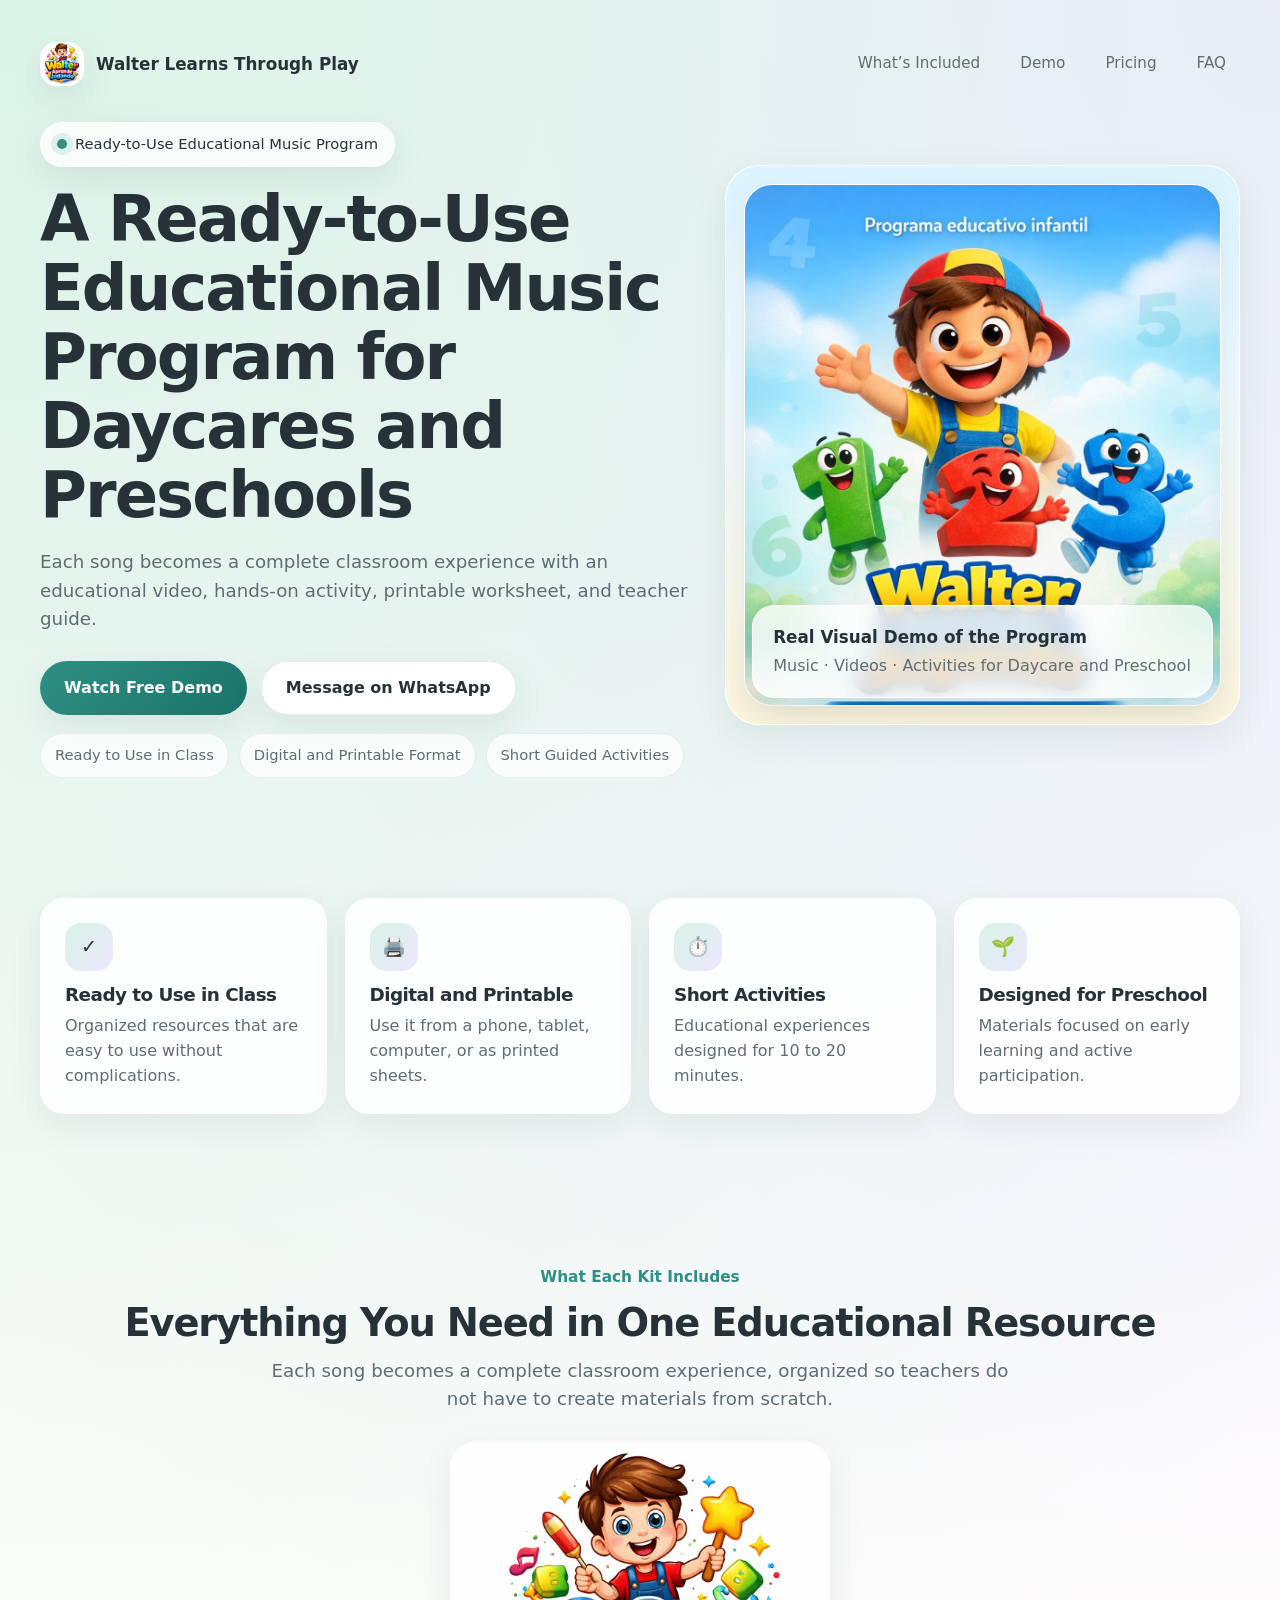
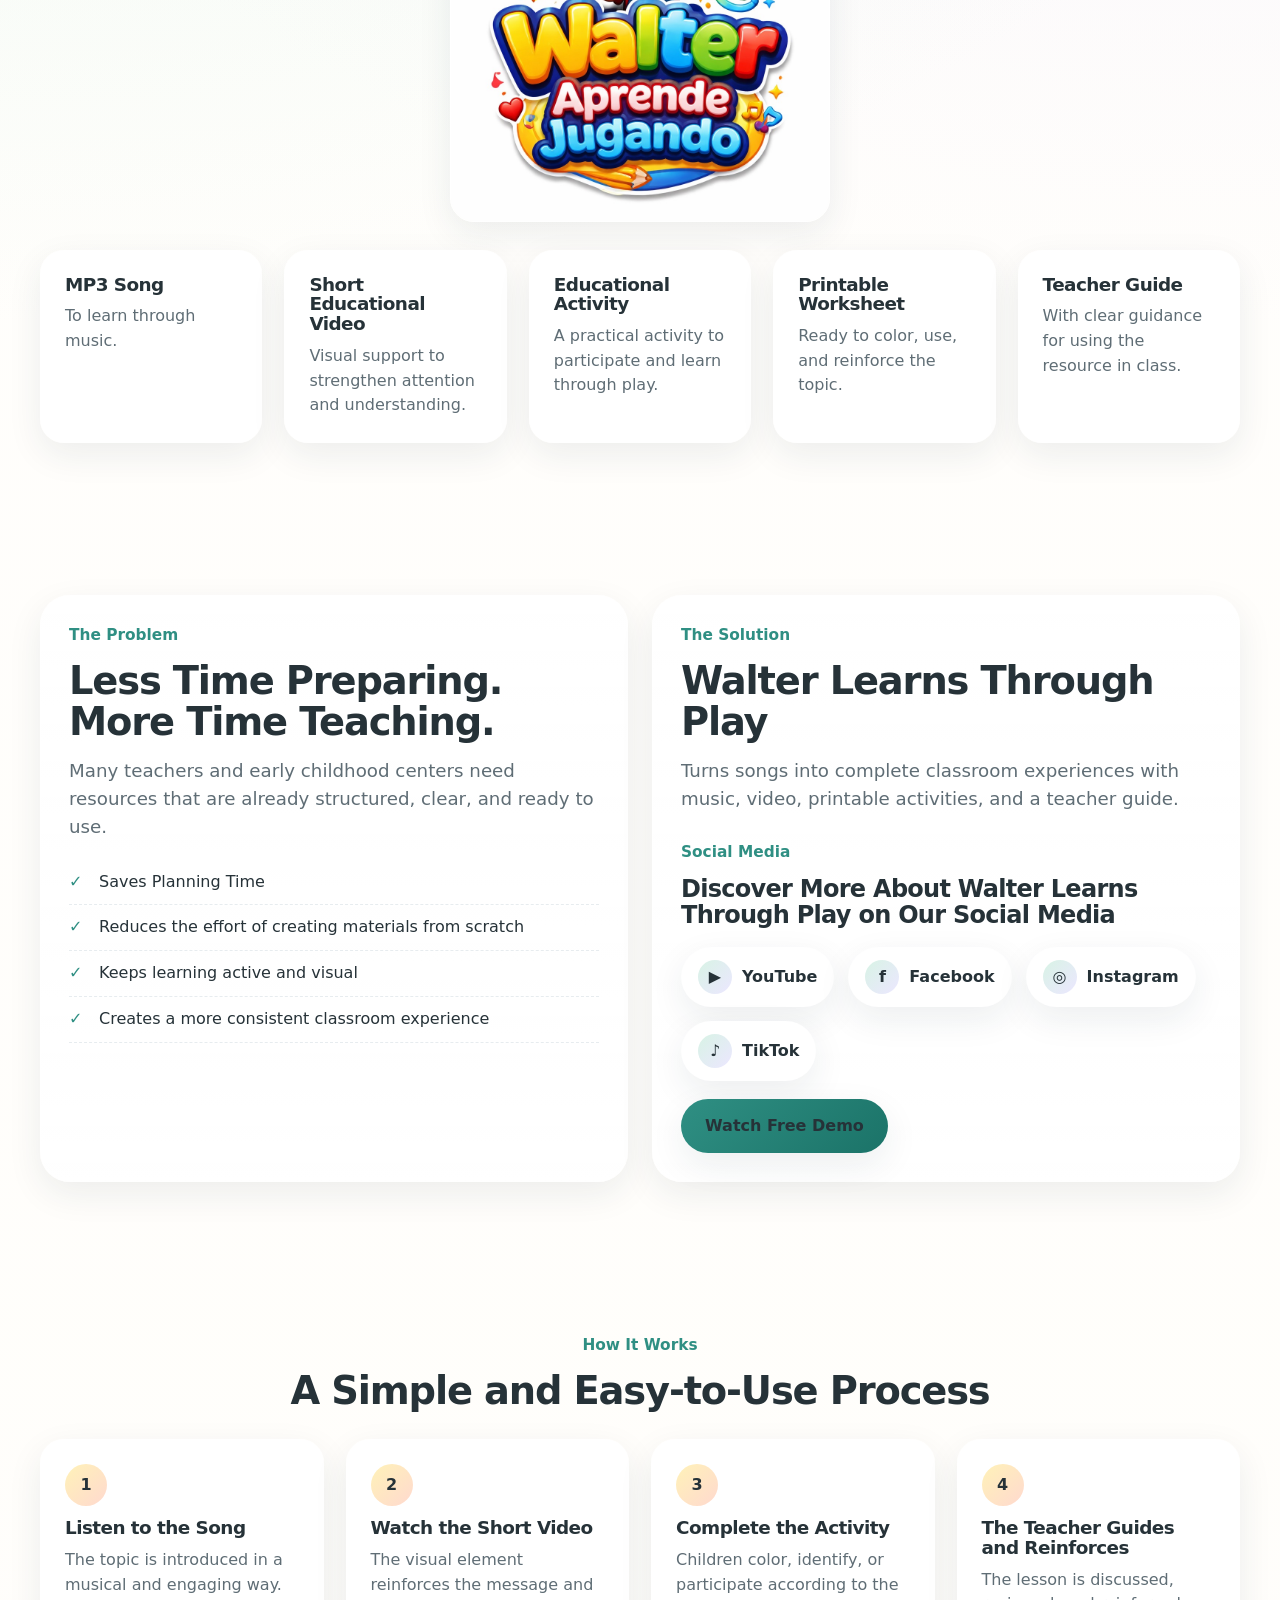
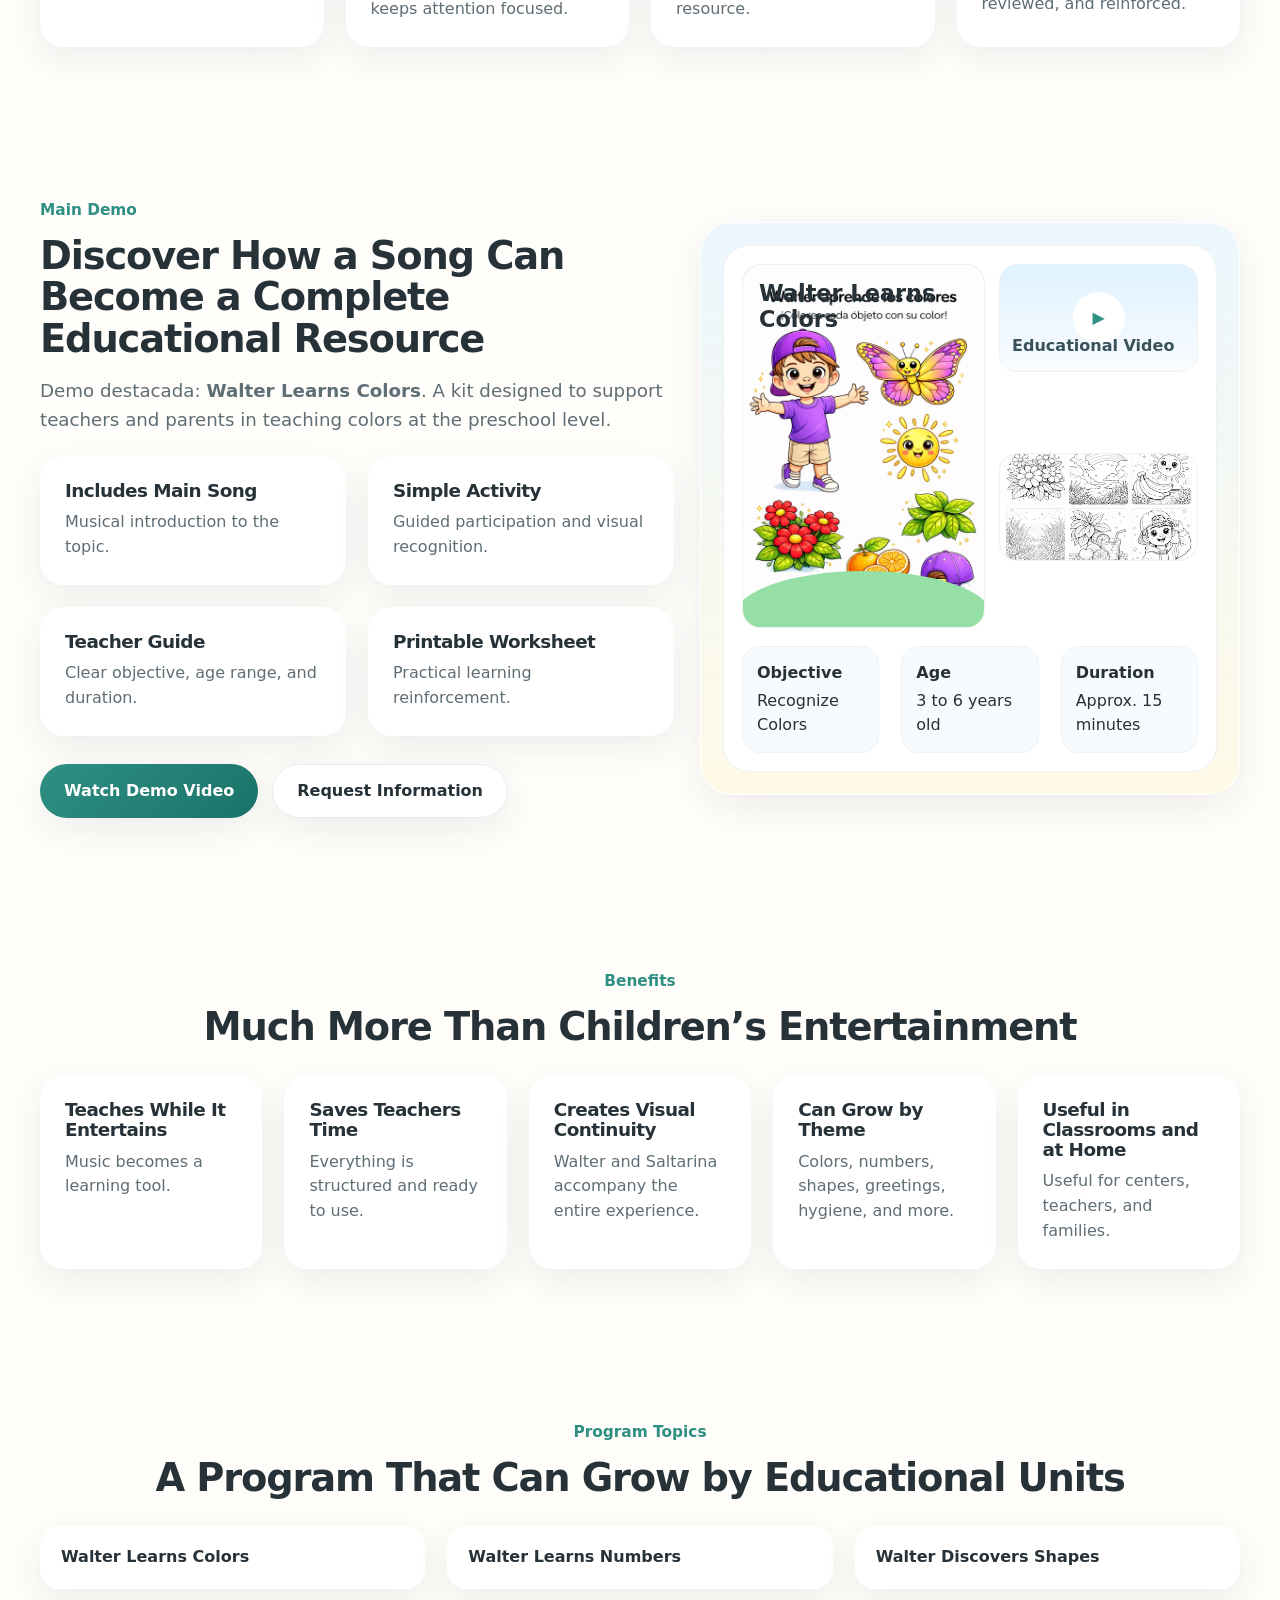
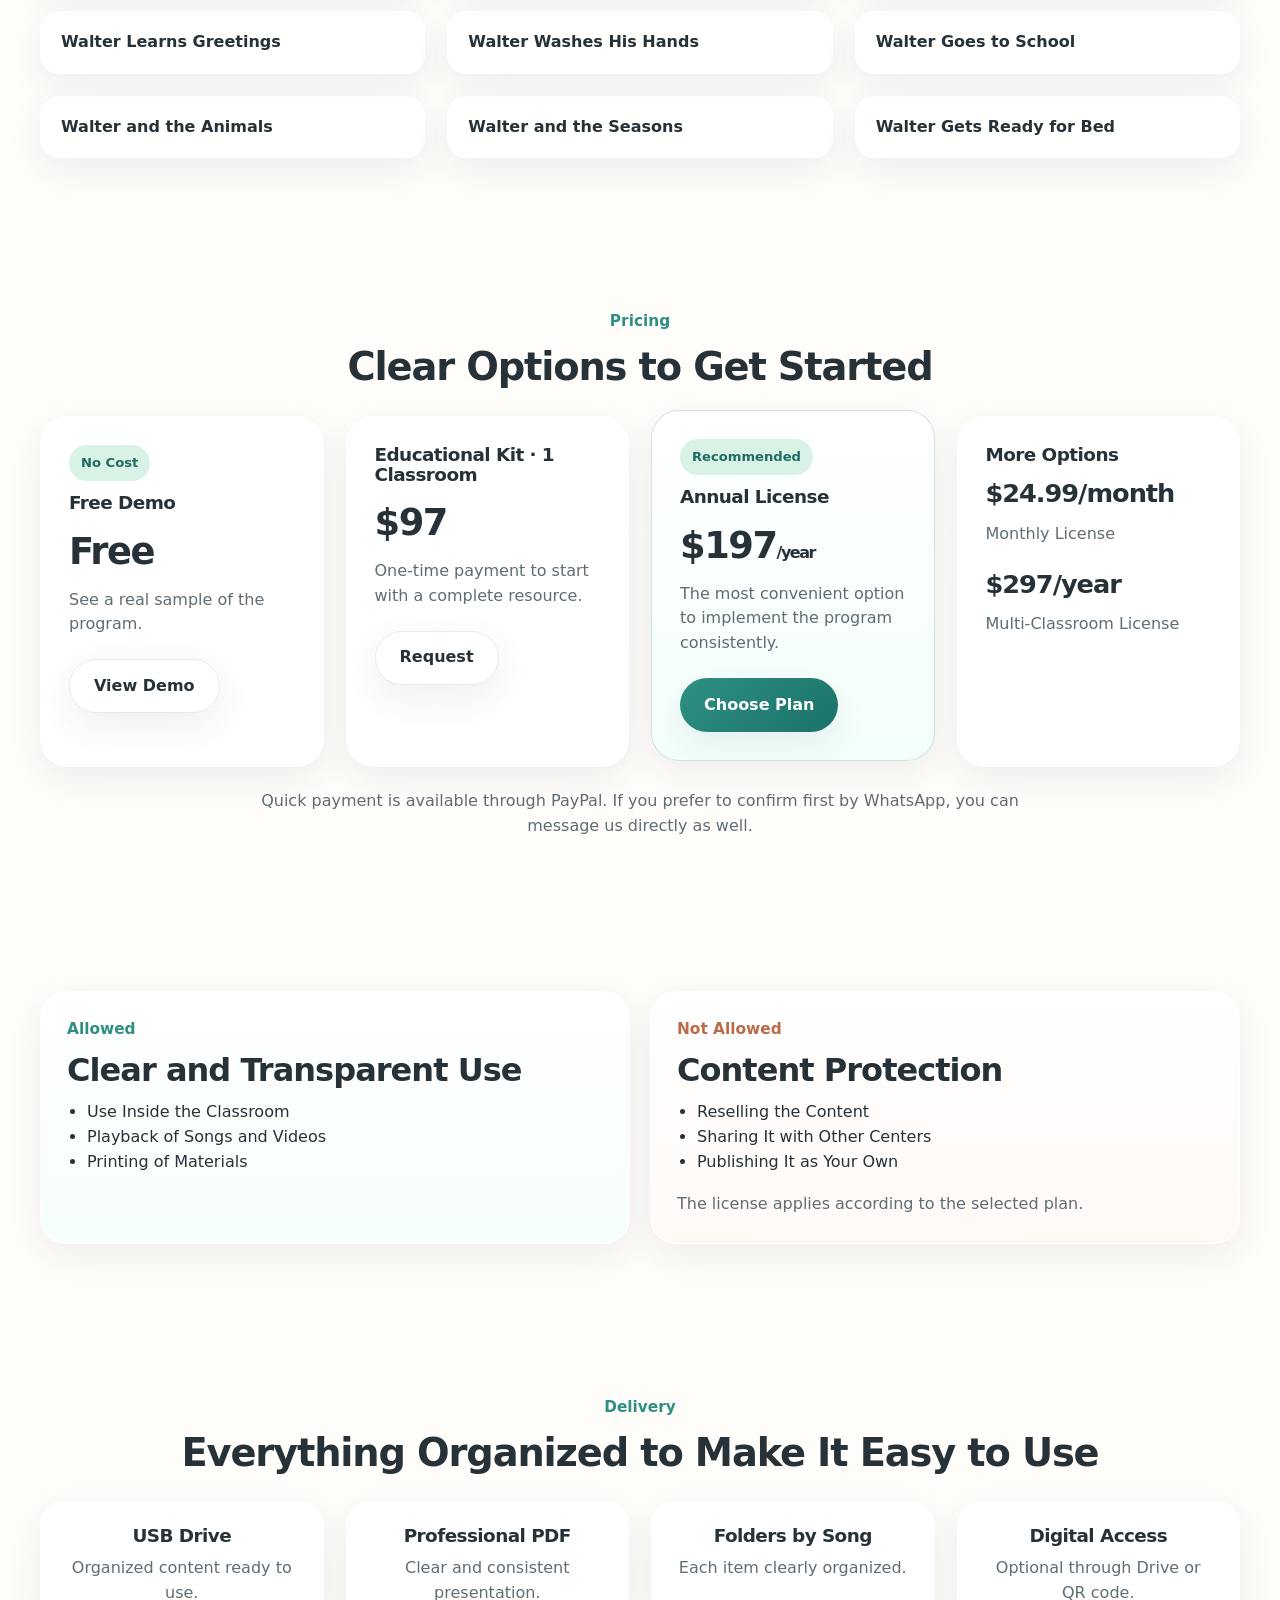
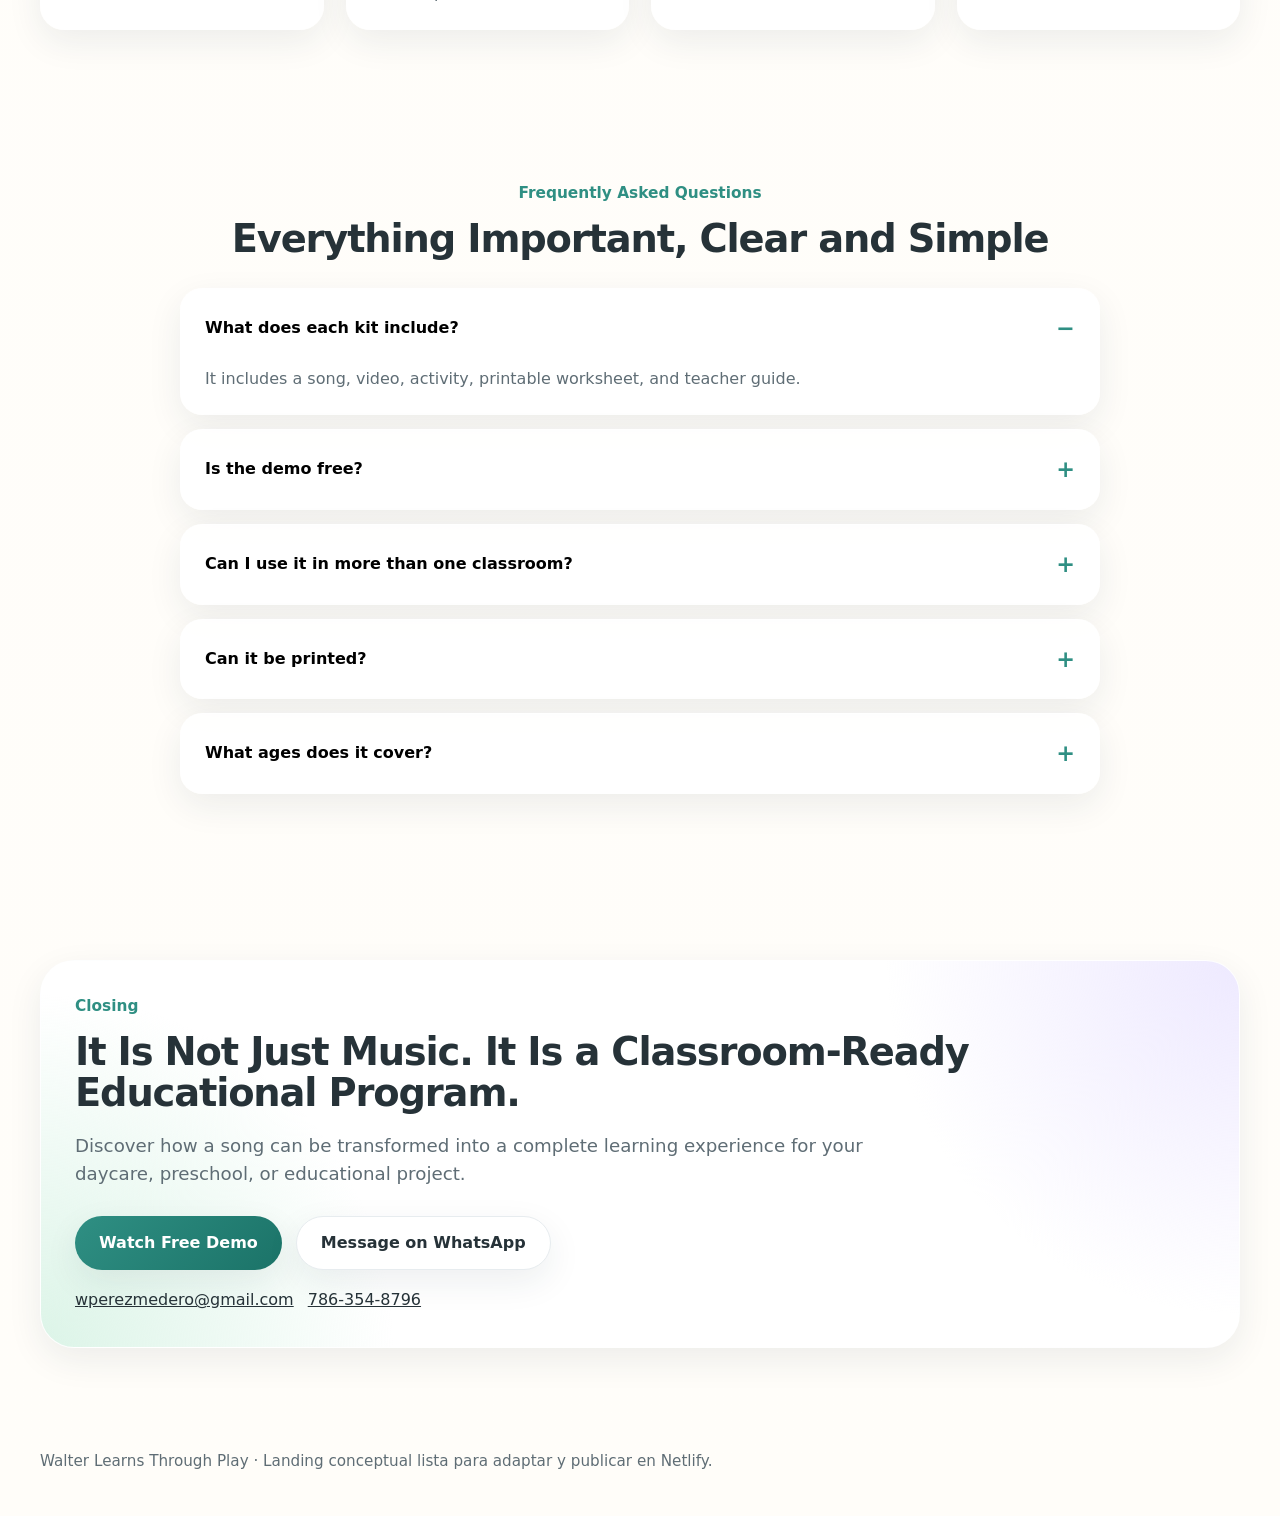
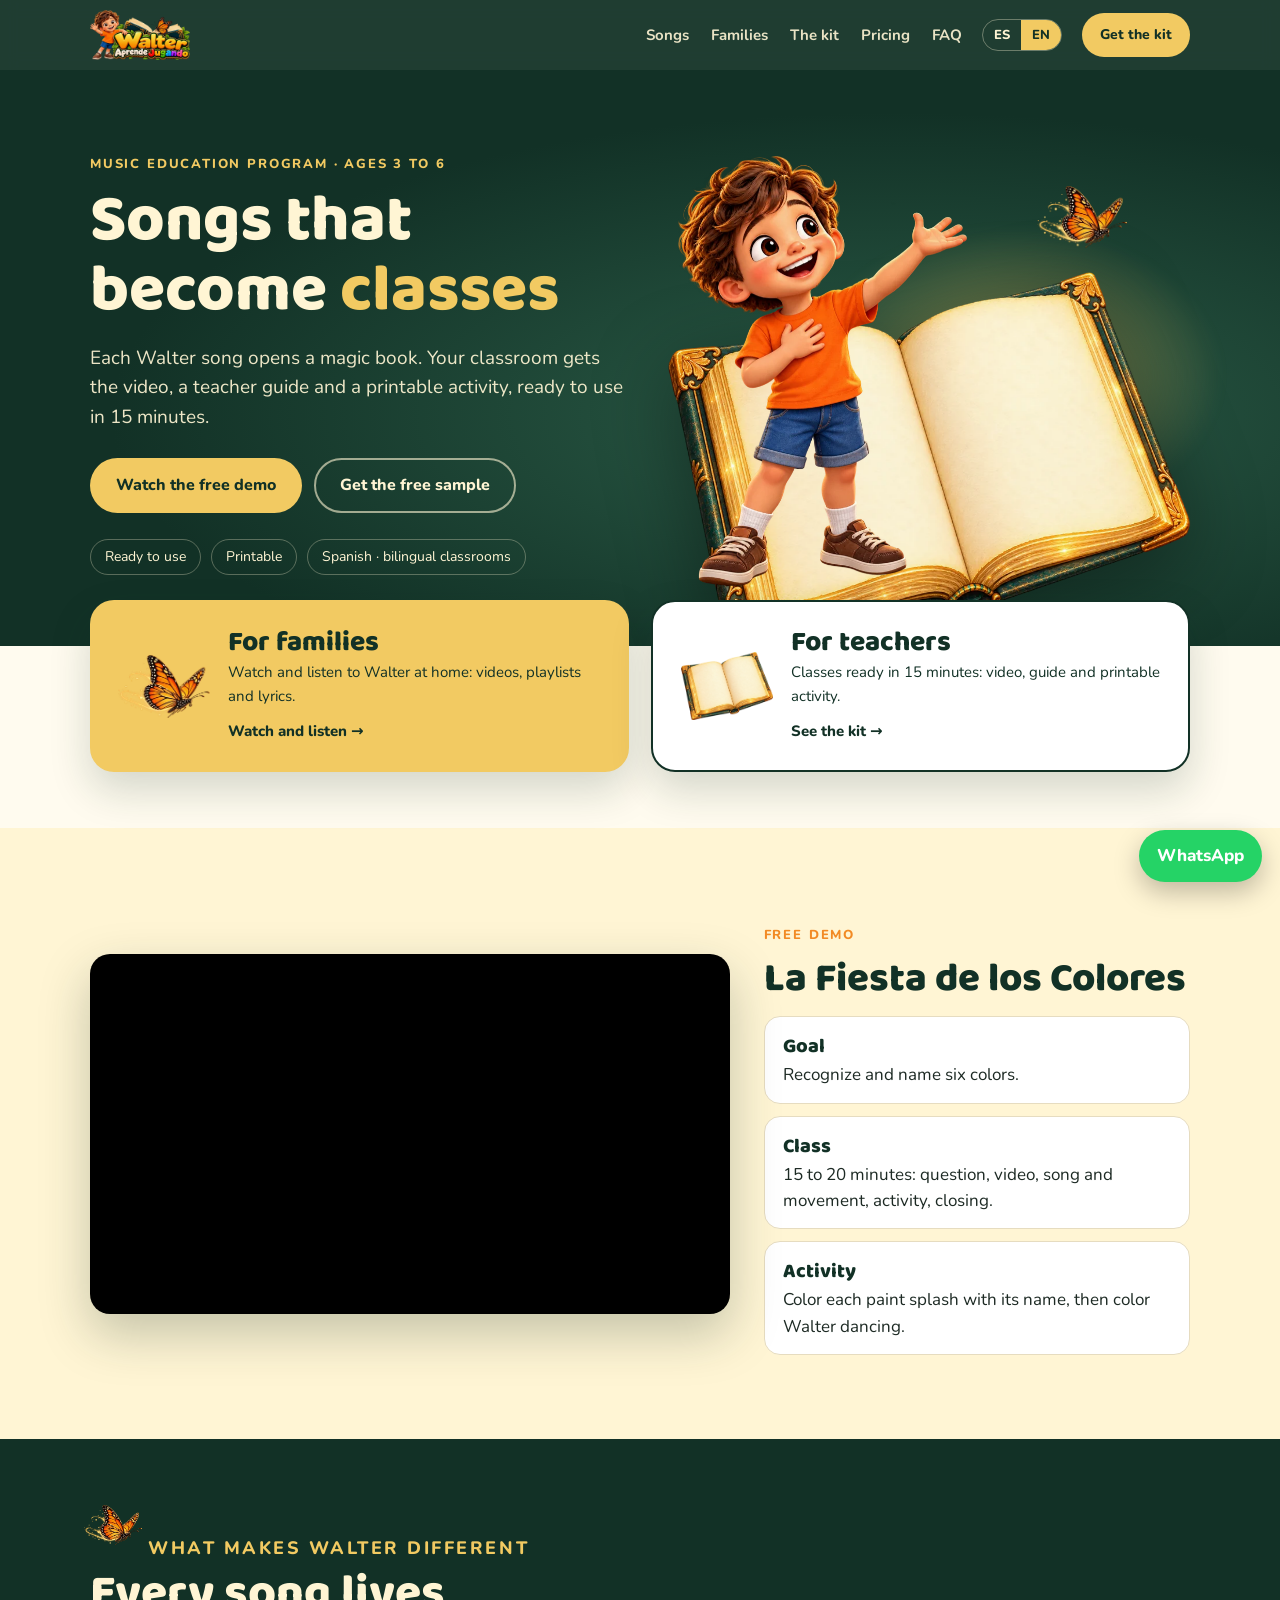
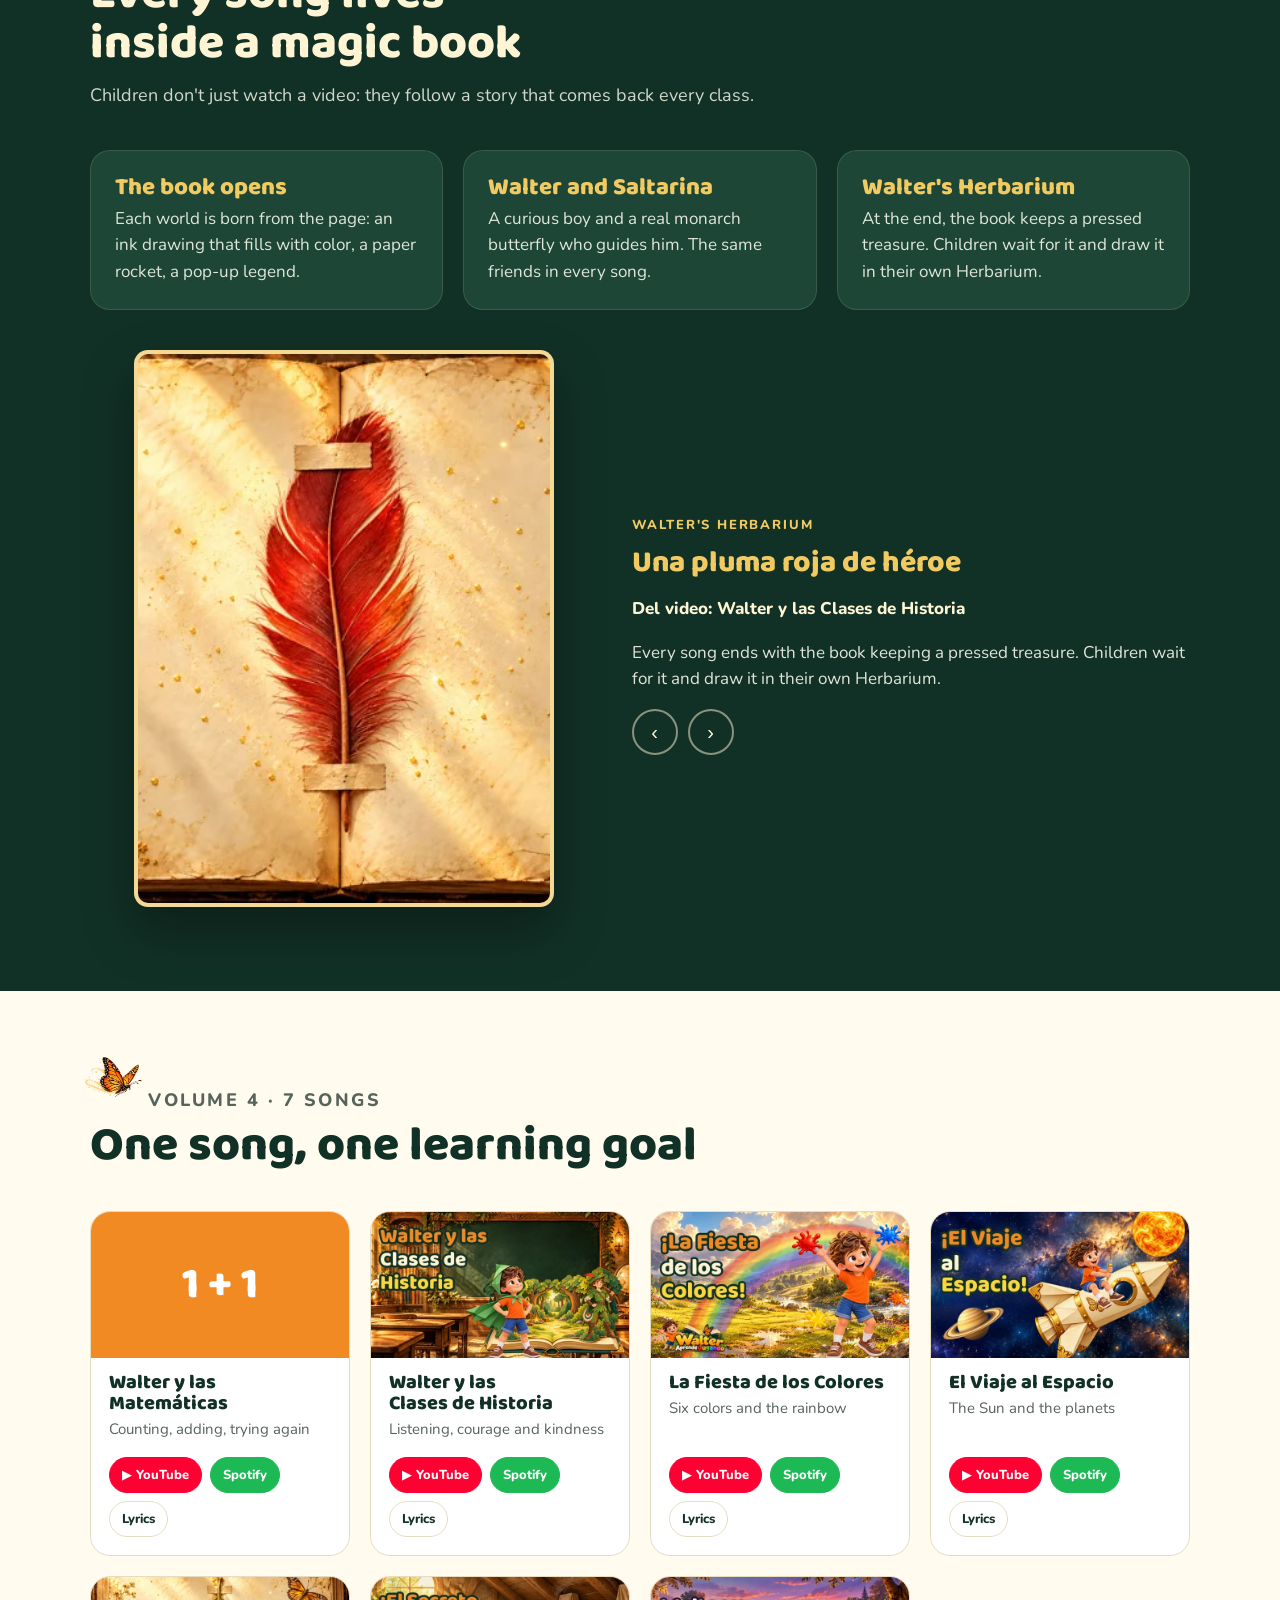
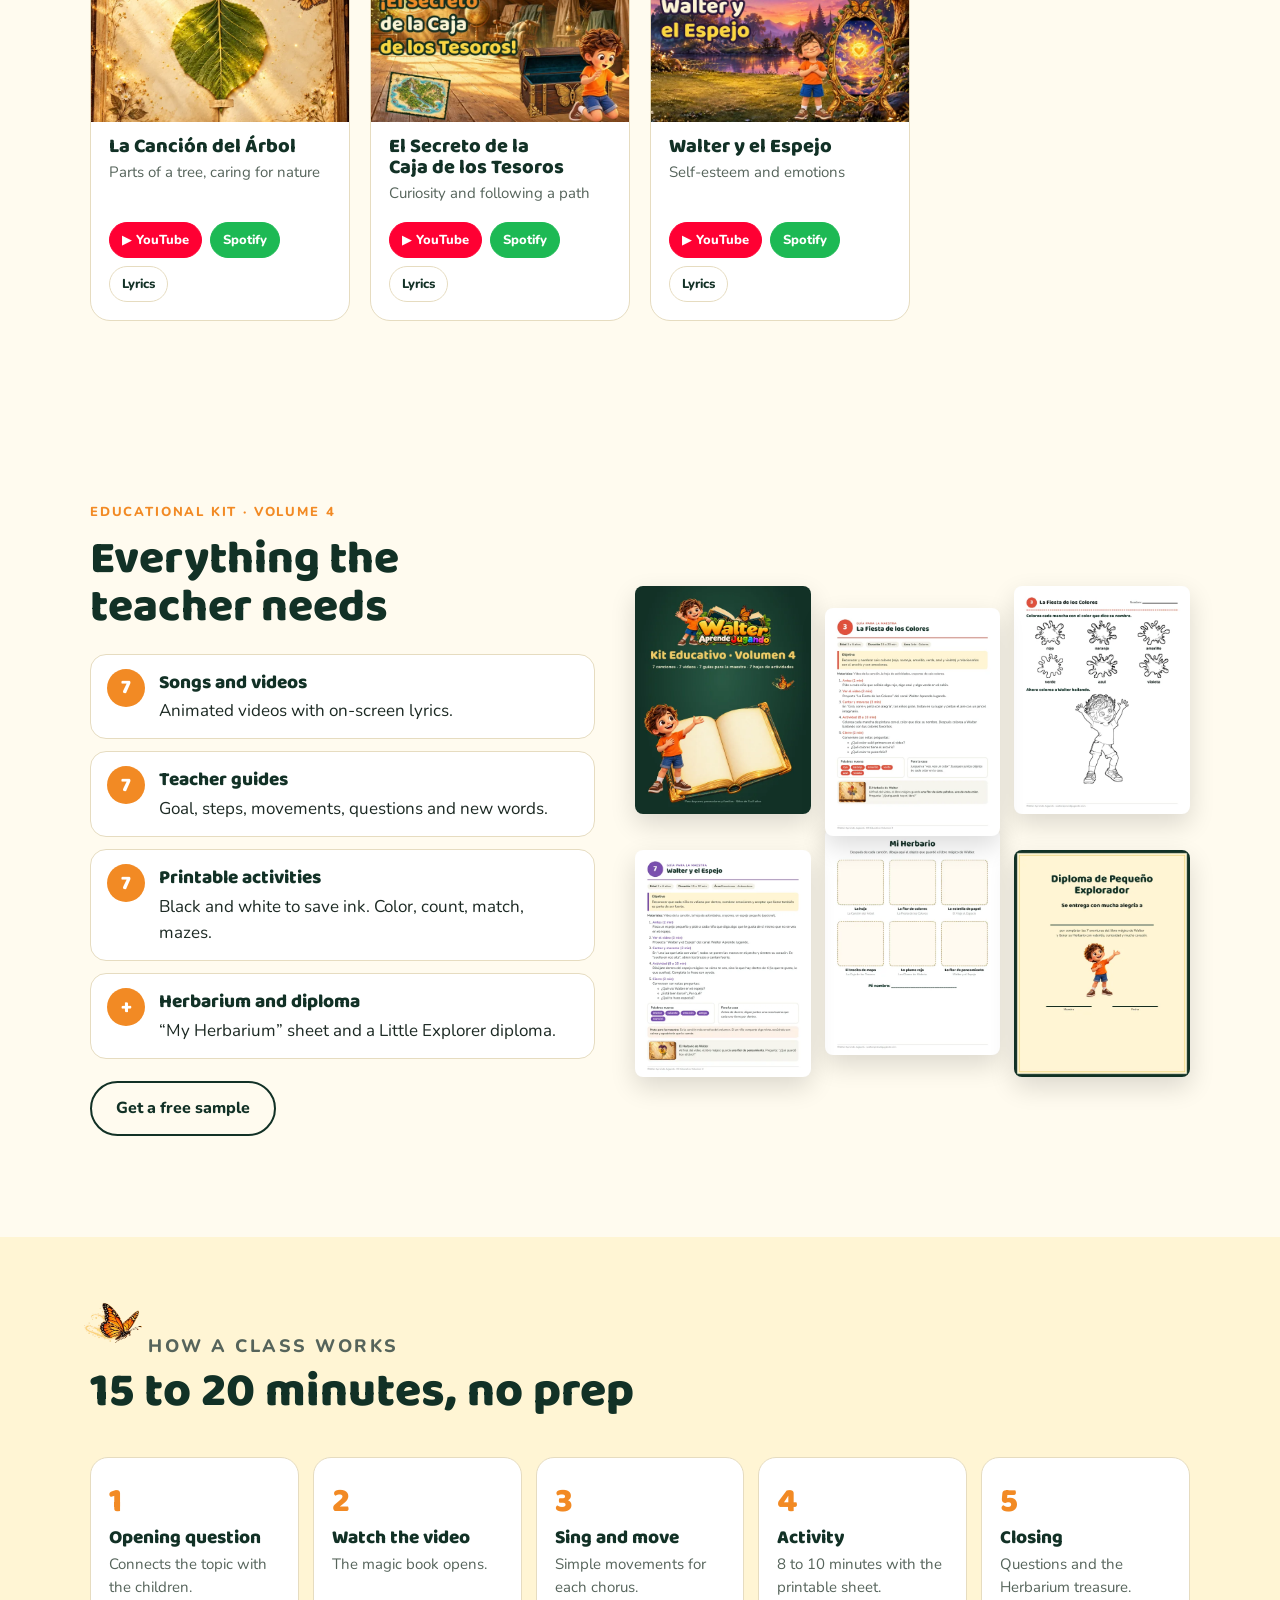
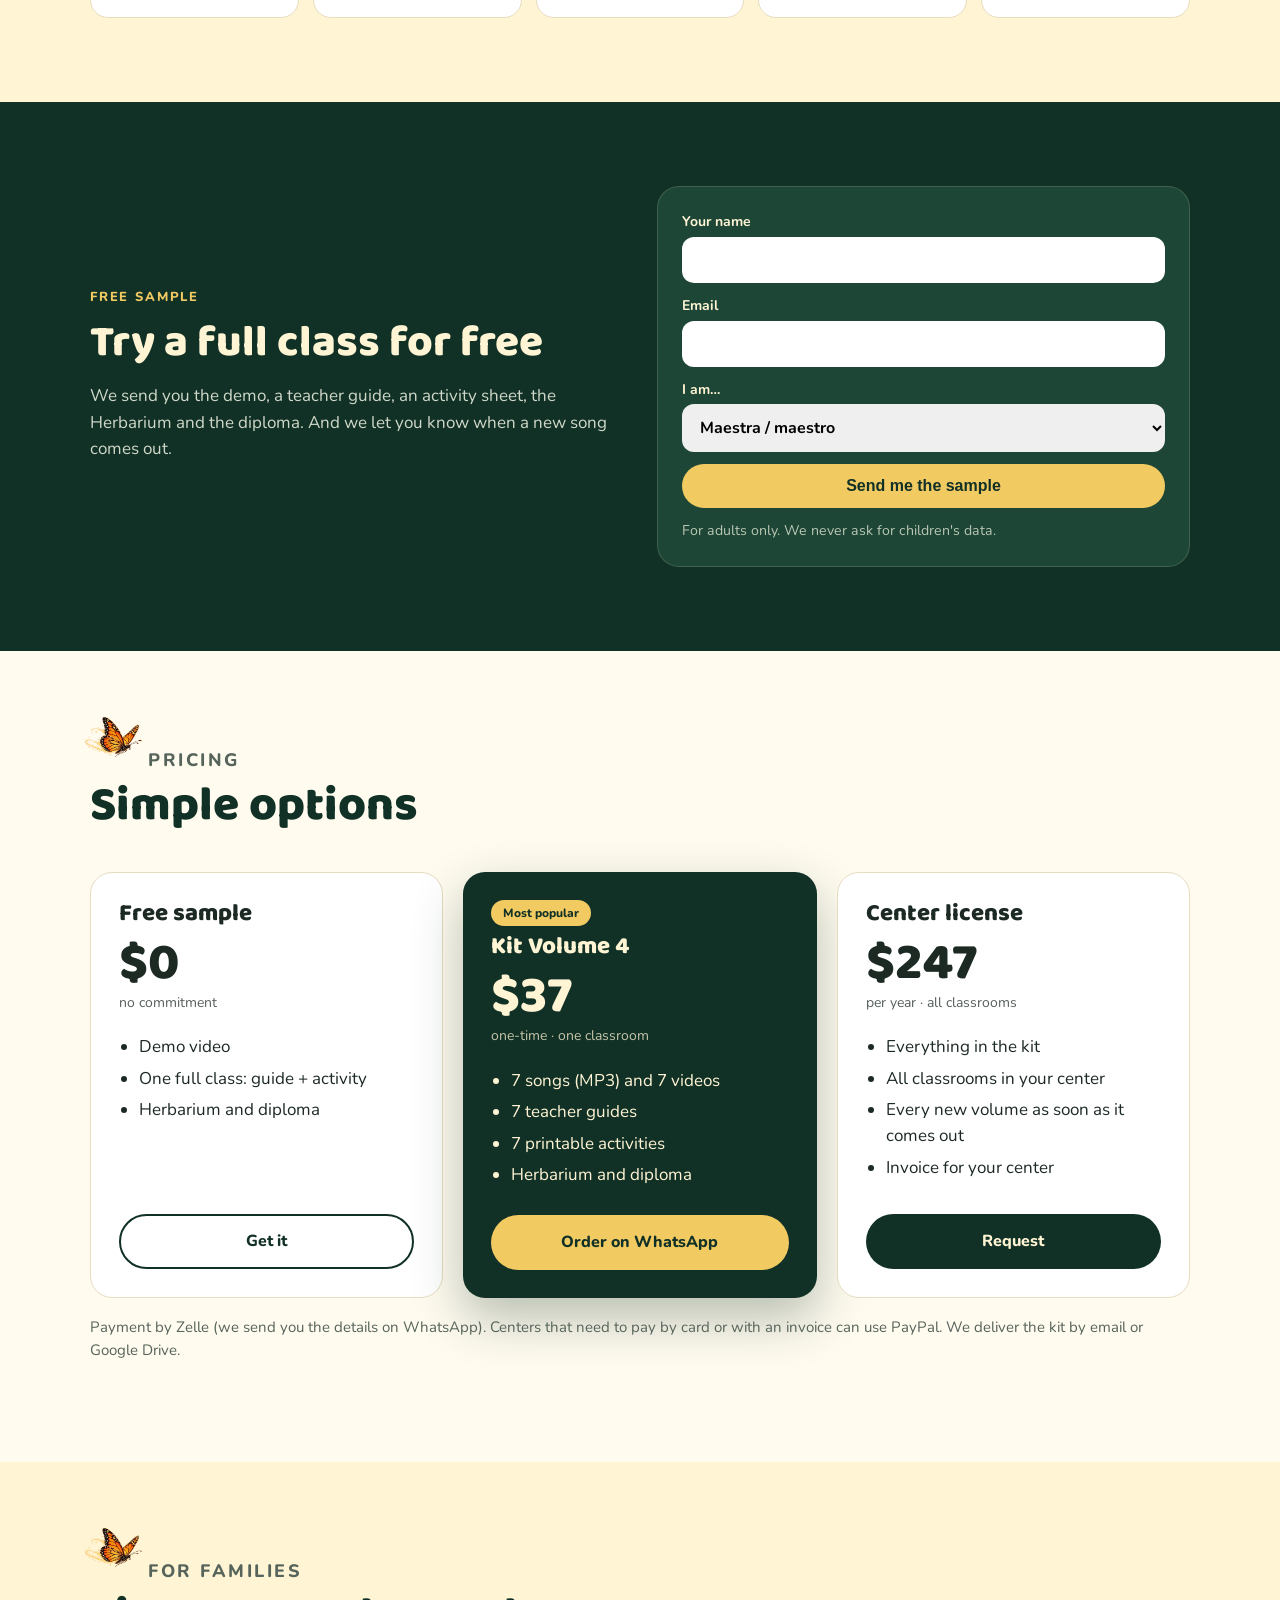
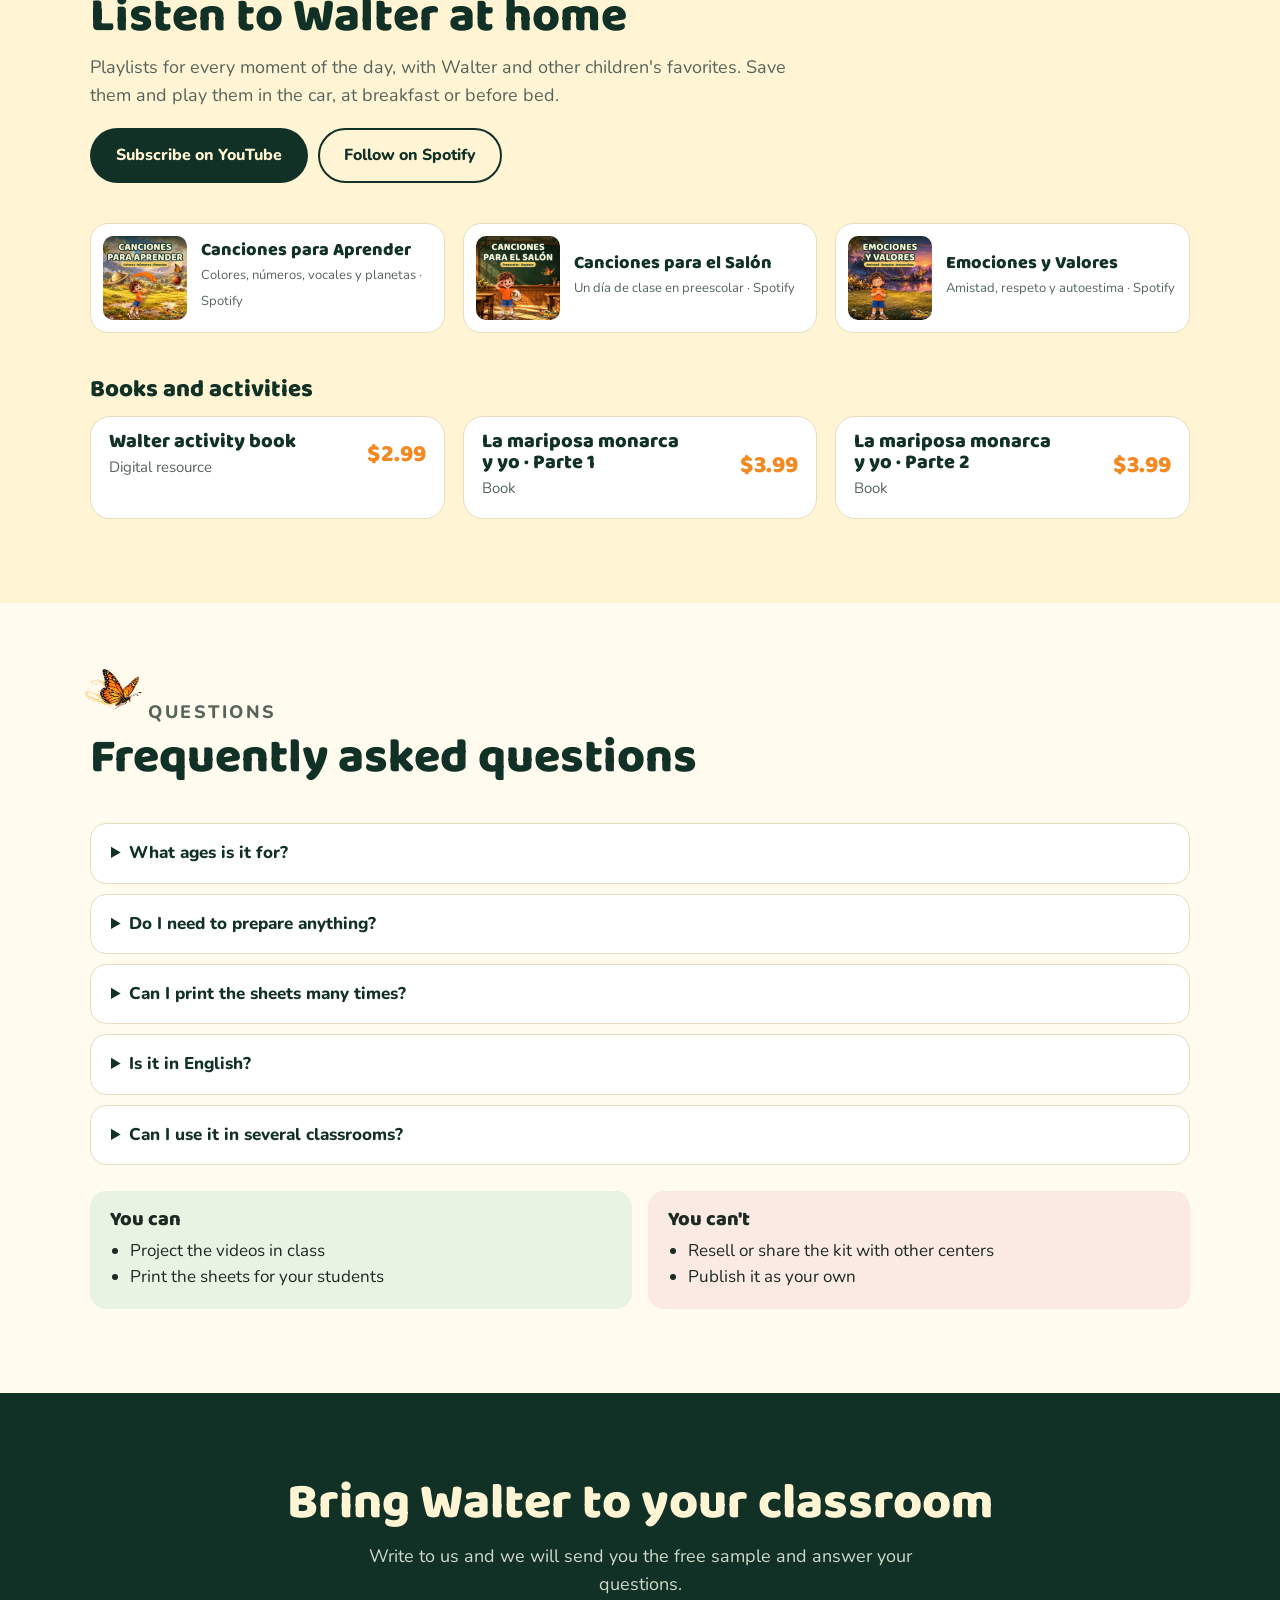
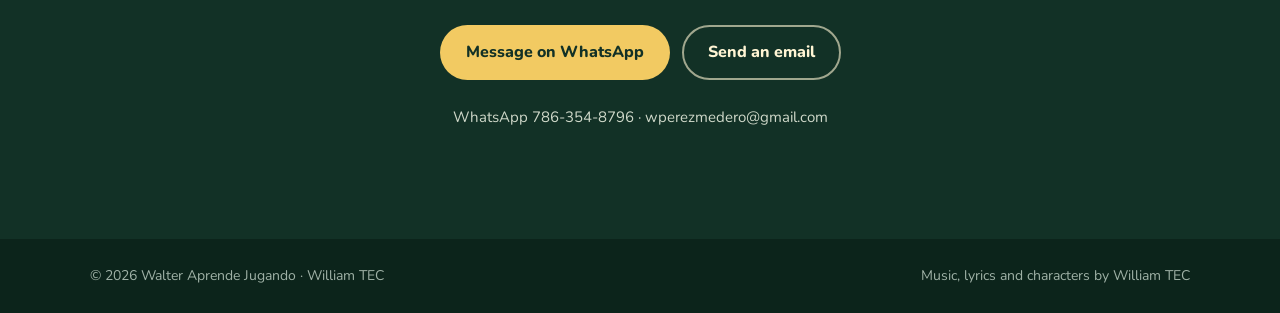
